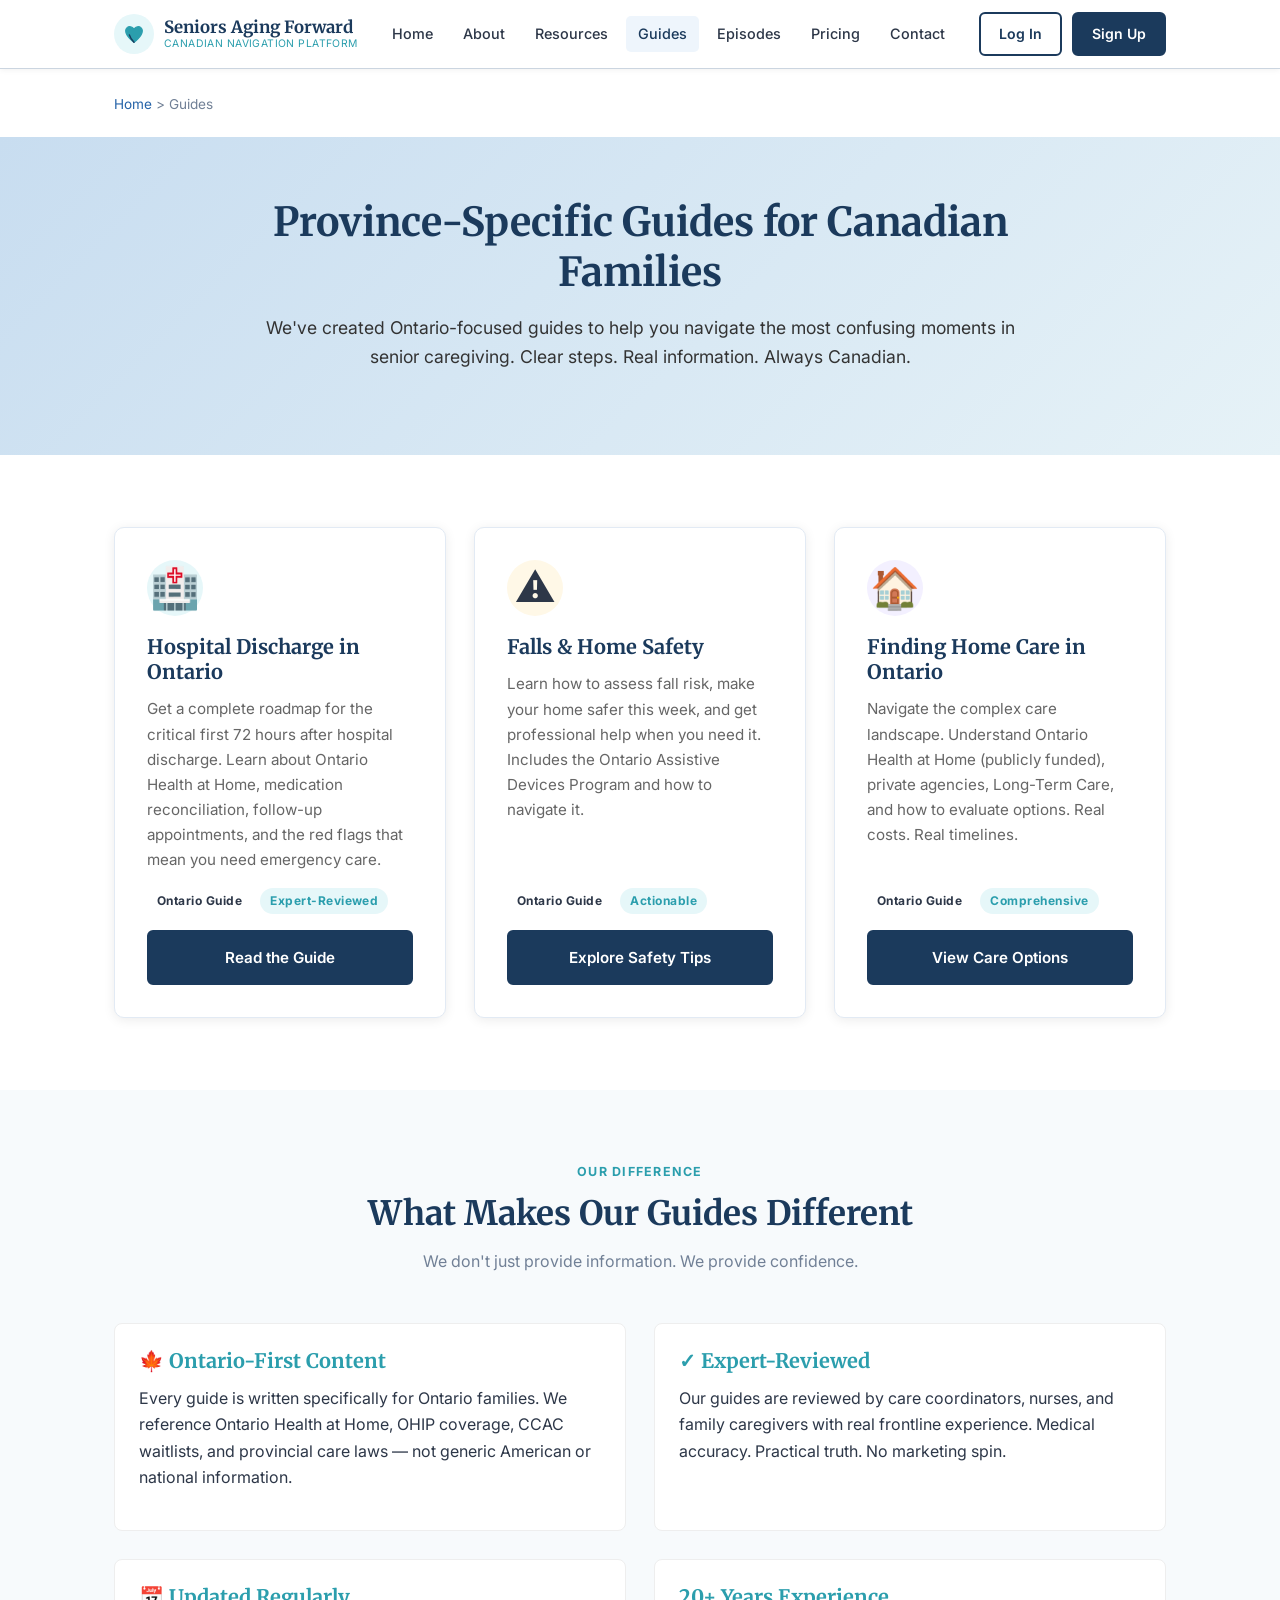
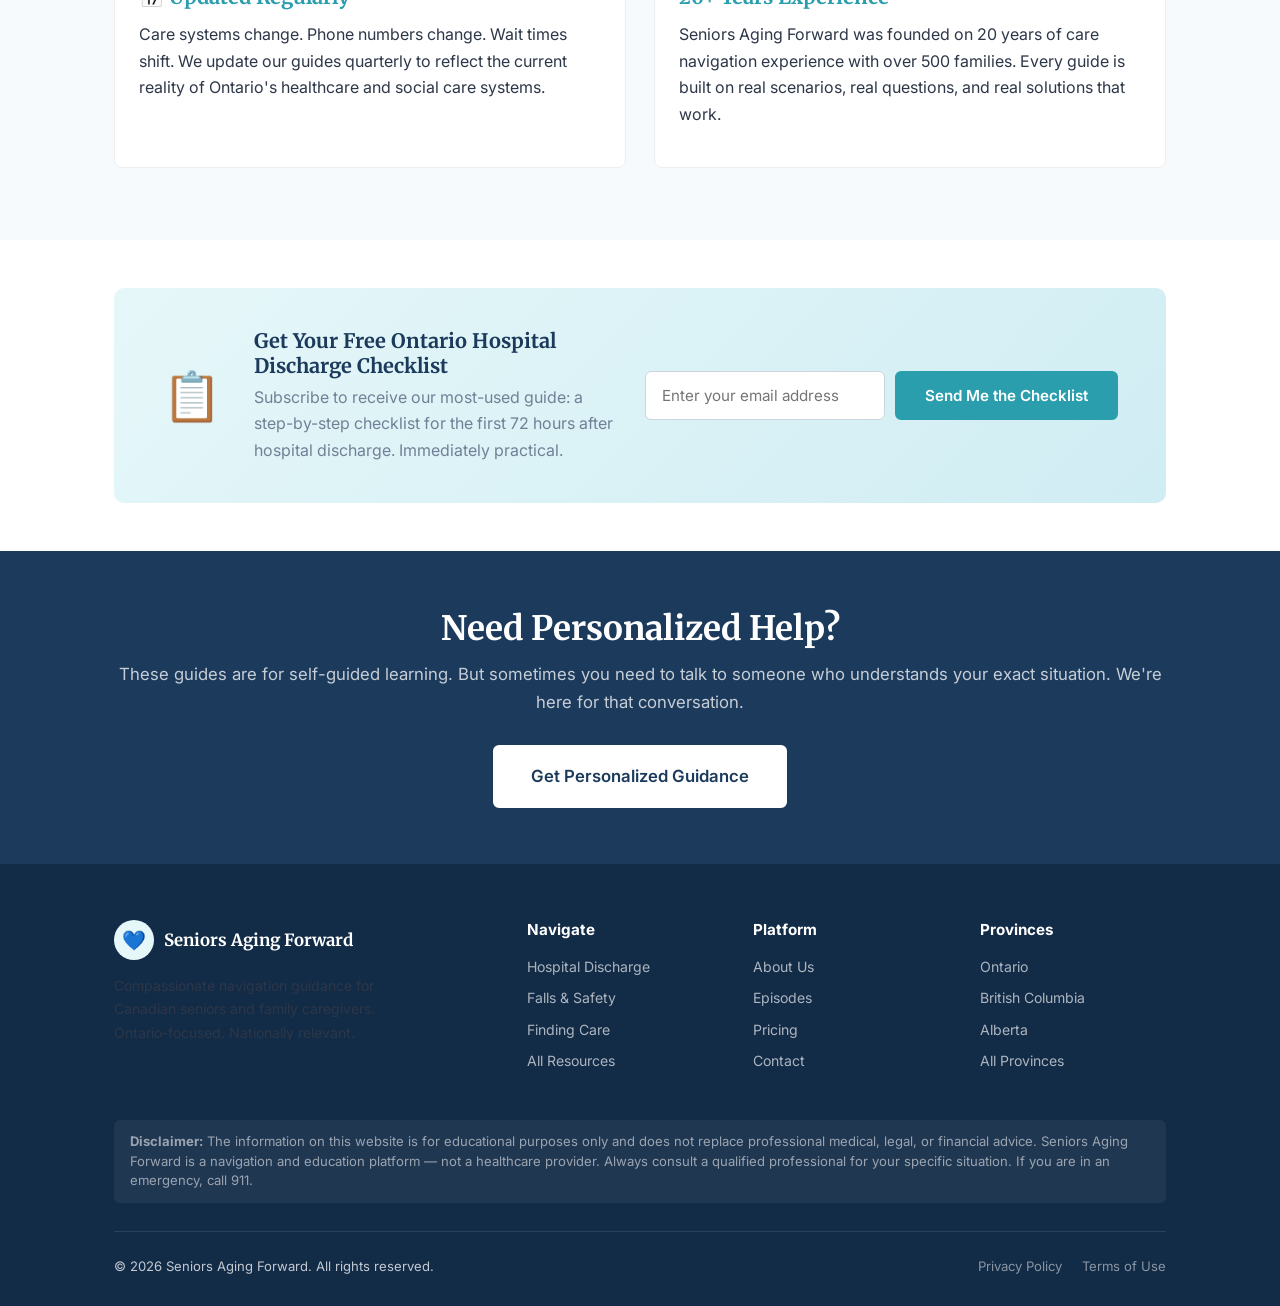
==== guides/index.html @ a87cc31f "Add files via upload" ====
<!DOCTYPE html>
<html lang="en">
<head>
  <meta charset="UTF-8" />
  <meta name="viewport" content="width=device-width, initial-scale=1.0" />
  <title>Guides — Seniors Aging Forward</title>
  <meta name="description" content="Ontario-specific guides for seniors and family caregivers. Expert-reviewed navigation resources for hospital discharge, falls prevention, and finding care." />
  <link rel="stylesheet" href="../styles.css" />
</head>
<body>

<!-- ── NAV ──────────────────────────────────────────────────── -->
<nav class="site-nav">
  <div class="container nav-inner">
    <a href="../index.html" class="nav-logo">
      <div class="logo-icon">
        <svg viewBox="0 0 24 24" fill="none" xmlns="http://www.w3.org/2000/svg">
          <path d="M12 21C12 21 3 14.5 3 8.5C3 6 5 4 7.5 4C9 4 10.5 4.8 12 6.5C13.5 4.8 15 4 16.5 4C19 4 21 6 21 8.5C21 14.5 12 21 12 21Z" fill="#2B9EAD" stroke="#2B9EAD" stroke-width="1.5"/>
          <path d="M12 21 Q8 17 7 13" stroke="#1B3A5C" stroke-width="1.5" stroke-linecap="round" fill="none"/>
        </svg>
      </div>
      <span>Seniors Aging Forward<span class="tagline">Canadian Navigation Platform</span></span>
    </a>
    <div class="nav-links">
      <a href="../index.html">Home</a>
      <a href="../about.html">About</a>
      <a href="../resources.html">Resources</a>
      <a href="../guides.html" class="active">Guides</a>
      <a href="../episodes.html">Episodes</a>
      <a href="../pricing.html">Pricing</a>
      <a href="../contact.html">Contact</a>
    </div>
    <div class="nav-actions">
      <a href="../contact.html" class="btn btn-outline">Log In</a>
      <a href="../pricing.html" class="btn btn-primary">Sign Up</a>
    </div>
  </div>
</nav>

<!-- ── BREADCRUMB ────────────────────────────────────────────── -->
<div class="container" style="padding-top:24px;padding-bottom:12px;">
  <div class="breadcrumb">
    <a href="../index.html">Home</a> &gt; Guides
  </div>
</div>

<!-- ── HERO ──────────────────────────────────────────────────── -->
<section class="section" style="background:linear-gradient(135deg,#c8ddf0,#e6f2f7);padding:60px 0;">
  <div class="container">
    <div style="text-align:center;max-width:750px;margin:0 auto;">
      <h1 style="font-size:2.5rem;color:#1B3A5C;margin-bottom:16px;">Province-Specific Guides for Canadian Families</h1>
      <p style="font-size:1.1rem;color:#333;margin-bottom:24px;">We've created Ontario-focused guides to help you navigate the most confusing moments in senior caregiving. Clear steps. Real information. Always Canadian.</p>
    </div>
  </div>
</section>

<!-- ── GUIDE CARDS ────────────────────────────────────────────── -->
<section class="section" style="background:#fff;">
  <div class="container">
    <div class="grid-3">
      <!-- Card 1: Hospital Discharge -->
      <div class="card" style="display:flex;flex-direction:column;">
        <div class="card-icon" style="font-size:2.5rem;line-height:1;">🏥</div>
        <h3 style="margin-bottom:12px;">Hospital Discharge in Ontario</h3>
        <p style="flex-grow:1;margin-bottom:16px;color:#666;">Get a complete roadmap for the critical first 72 hours after hospital discharge. Learn about Ontario Health at Home, medication reconciliation, follow-up appointments, and the red flags that mean you need emergency care.</p>
        <div style="display:flex;gap:8px;flex-wrap:wrap;margin-bottom:16px;">
          <span class="badge">Ontario Guide</span>
          <span class="badge badge-teal">Expert-Reviewed</span>
        </div>
        <a href="hospital-discharge.html" class="btn btn-primary">Read the Guide</a>
      </div>

      <!-- Card 2: Falls & Safety -->
      <div class="card" style="display:flex;flex-direction:column;">
        <div class="card-icon" style="background:#FFF8E7;font-size:2.5rem;line-height:1;">⚠️</div>
        <h3 style="margin-bottom:12px;">Falls &amp; Home Safety</h3>
        <p style="flex-grow:1;margin-bottom:16px;color:#666;">Learn how to assess fall risk, make your home safer this week, and get professional help when you need it. Includes the Ontario Assistive Devices Program and how to navigate it.</p>
        <div style="display:flex;gap:8px;flex-wrap:wrap;margin-bottom:16px;">
          <span class="badge">Ontario Guide</span>
          <span class="badge badge-teal">Actionable</span>
        </div>
        <a href="falls-safety.html" class="btn btn-primary">Explore Safety Tips</a>
      </div>

      <!-- Card 3: Finding Care -->
      <div class="card" style="display:flex;flex-direction:column;">
        <div class="card-icon" style="background:var(--purple-light);font-size:2.5rem;line-height:1;">🏠</div>
        <h3 style="margin-bottom:12px;">Finding Home Care in Ontario</h3>
        <p style="flex-grow:1;margin-bottom:16px;color:#666;">Navigate the complex care landscape. Understand Ontario Health at Home (publicly funded), private agencies, Long-Term Care, and how to evaluate options. Real costs. Real timelines.</p>
        <div style="display:flex;gap:8px;flex-wrap:wrap;margin-bottom:16px;">
          <span class="badge">Ontario Guide</span>
          <span class="badge badge-teal">Comprehensive</span>
        </div>
        <a href="finding-care.html" class="btn btn-primary">View Care Options</a>
      </div>
    </div>
  </div>
</section>

<!-- ── WHY OUR GUIDES ARE DIFFERENT ──────────────────────────── -->
<section class="section" style="background:var(--bg-grey);">
  <div class="container">
    <div class="section-header">
      <span class="label">Our Difference</span>
      <h2>What Makes Our Guides Different</h2>
      <p>We don't just provide information. We provide confidence.</p>
    </div>
    <div class="grid-2">
      <div style="padding:24px;background:#fff;border-radius:8px;border:1px solid #eee;">
        <h3 style="color:#2B9EAD;margin-bottom:12px;">🍁 Ontario-First Content</h3>
        <p>Every guide is written specifically for Ontario families. We reference Ontario Health at Home, OHIP coverage, CCAC waitlists, and provincial care laws — not generic American or national information.</p>
      </div>
      <div style="padding:24px;background:#fff;border-radius:8px;border:1px solid #eee;">
        <h3 style="color:#2B9EAD;margin-bottom:12px;">✓ Expert-Reviewed</h3>
        <p>Our guides are reviewed by care coordinators, nurses, and family caregivers with real frontline experience. Medical accuracy. Practical truth. No marketing spin.</p>
      </div>
      <div style="padding:24px;background:#fff;border-radius:8px;border:1px solid #eee;">
        <h3 style="color:#2B9EAD;margin-bottom:12px;">📅 Updated Regularly</h3>
        <p>Care systems change. Phone numbers change. Wait times shift. We update our guides quarterly to reflect the current reality of Ontario's healthcare and social care systems.</p>
      </div>
      <div style="padding:24px;background:#fff;border-radius:8px;border:1px solid #eee;">
        <h3 style="color:#2B9EAD;margin-bottom:12px;">20+ Years Experience</h3>
        <p>Seniors Aging Forward was founded on 20 years of care navigation experience with over 500 families. Every guide is built on real scenarios, real questions, and real solutions that work.</p>
      </div>
    </div>
  </div>
</section>

<!-- ── CHECKLIST CAPTURE ─────────────────────────────────────── -->
<section class="section-sm" style="background:#fff;">
  <div class="container">
    <div class="checklist-capture">
      <div class="checklist-icon">📋</div>
      <div class="checklist-text">
        <h3>Get Your Free Ontario Hospital Discharge Checklist</h3>
        <p>Subscribe to receive our most-used guide: a step-by-step checklist for the first 72 hours after hospital discharge. Immediately practical.</p>
      </div>
      <form class="checklist-form" onsubmit="event.preventDefault(); this.innerHTML='<p style=\'color:var(--teal);font-weight:600;\'>✓ Checklist sent! Check your inbox.</p>'">
        <input type="email" placeholder="Enter your email address" required />
        <button type="submit" class="btn btn-teal">Send Me the Checklist</button>
      </form>
    </div>
  </div>
</section>

<!-- ── CTA BANNER ────────────────────────────────────────────── -->
<div class="cta-banner">
  <div class="container">
    <h2>Need Personalized Help?</h2>
    <p>These guides are for self-guided learning. But sometimes you need to talk to someone who understands your exact situation. We're here for that conversation.</p>
    <a href="../contact.html" class="btn btn-white btn-lg">Get Personalized Guidance</a>
  </div>
</div>

<!-- ── FOOTER ────────────────────────────────────────────────── -->
<footer class="site-footer">
  <div class="container">
    <div class="footer-grid">
      <div class="footer-brand">
        <a href="../index.html" class="nav-logo" style="color:#fff;">
          <div class="logo-icon"><span style="font-size:1.2rem;">💙</span></div>
          <span>Seniors Aging Forward</span>
        </a>
        <p>Compassionate navigation guidance for Canadian seniors and family caregivers. Ontario-focused. Nationally relevant.</p>
      </div>
      <div class="footer-col">
        <h4>Navigate</h4>
        <a href="hospital-discharge.html">Hospital Discharge</a>
        <a href="falls-safety.html">Falls &amp; Safety</a>
        <a href="finding-care.html">Finding Care</a>
        <a href="../resources.html">All Resources</a>
      </div>
      <div class="footer-col">
        <h4>Platform</h4>
        <a href="../about.html">About Us</a>
        <a href="../episodes.html">Episodes</a>
        <a href="../pricing.html">Pricing</a>
        <a href="../contact.html">Contact</a>
      </div>
      <div class="footer-col">
        <h4>Provinces</h4>
        <a href="#">Ontario</a>
        <a href="#">British Columbia</a>
        <a href="#">Alberta</a>
        <a href="#">All Provinces</a>
      </div>
    </div>
    <div class="disclaimer">
      <strong>Disclaimer:</strong> The information on this website is for educational purposes only and does not replace professional medical, legal, or financial advice. Seniors Aging Forward is a navigation and education platform — not a healthcare provider. Always consult a qualified professional for your specific situation. If you are in an emergency, call 911.
    </div>
    <div class="footer-bottom">
      <span>&copy; 2026 Seniors Aging Forward. All rights reserved.</span>
      <span>
        <a href="#" style="color:rgba(255,255,255,.5);margin-right:16px;">Privacy Policy</a>
        <a href="#" style="color:rgba(255,255,255,.5);">Terms of Use</a>
      </span>
    </div>
  </div>
</footer>

</body>
</html>
---- styles.css ----
/* ============================================================
   Seniors Aging Forward — Main Stylesheet
   ============================================================ */

@import url('https://fonts.googleapis.com/css2?family=Inter:wght@400;500;600;700&family=Merriweather:wght@700&display=swap');

:root {
  --navy:       #1B3A5C;
  --navy-dark:  #122B47;
  --blue:       #2563A8;
  --blue-light: #3B82C4;
  --teal:       #2B9EAD;
  --teal-light: #E6F7F9;
  --purple:     #6B46C1;
  --purple-dark:#553C9A;
  --purple-light:#F3F0FF;
  --bg-light:   #EEF5FC;
  --bg-grey:    #F7FAFC;
  --white:      #FFFFFF;
  --text:       #2D3748;
  --text-muted: #718096;
  --border:     #CBD5E0;
  --success:    #38A169;
  --amber:      #D97706;
  --radius:     10px;
  --shadow:     0 2px 12px rgba(0,0,0,.08);
  --shadow-lg:  0 8px 32px rgba(0,0,0,.12);
}

*, *::before, *::after { box-sizing: border-box; margin: 0; padding: 0; }

html { scroll-behavior: smooth; }

body {
  font-family: 'Inter', system-ui, sans-serif;
  color: var(--text);
  line-height: 1.65;
  font-size: 16px;
  background: var(--white);
}

/* ── Typography ─────────────────────────────────────────── */
h1,h2,h3,h4 {
  font-family: 'Merriweather', Georgia, serif;
  color: var(--navy);
  line-height: 1.25;
}
h1 { font-size: clamp(2rem, 4vw, 3rem); }
h2 { font-size: clamp(1.5rem, 3vw, 2.1rem); }
h3 { font-size: 1.25rem; }
h4 { font-size: 1.05rem; }
p  { margin-bottom: 1rem; color: var(--text); }
a  { color: var(--blue); text-decoration: none; }
a:hover { text-decoration: underline; }

/* ── Layout ─────────────────────────────────────────────── */
.container { max-width: 1100px; margin: 0 auto; padding: 0 24px; }
.section    { padding: 72px 0; }
.section-sm { padding: 48px 0; }

/* ── Buttons ─────────────────────────────────────────────── */
.btn {
  display: inline-block;
  padding: 13px 28px;
  border-radius: 6px;
  font-size: .95rem;
  font-weight: 600;
  font-family: 'Inter', sans-serif;
  cursor: pointer;
  transition: all .2s ease;
  border: 2px solid transparent;
  text-align: center;
  text-decoration: none;
}
.btn-primary   { background: var(--navy); color: var(--white); border-color: var(--navy); }
.btn-primary:hover { background: var(--navy-dark); border-color: var(--navy-dark); text-decoration:none; }
.btn-teal      { background: var(--teal); color: var(--white); border-color: var(--teal); }
.btn-teal:hover { background: #22818E; border-color: #22818E; text-decoration:none; }
.btn-outline   { background: transparent; color: var(--navy); border-color: var(--navy); }
.btn-outline:hover { background: var(--navy); color: var(--white); text-decoration:none; }
.btn-purple    { background: var(--purple); color: var(--white); border-color: var(--purple); }
.btn-purple:hover { background: var(--purple-dark); text-decoration:none; }
.btn-white     { background: var(--white); color: var(--navy); border-color: var(--white); }
.btn-white:hover { background: var(--bg-light); text-decoration:none; }
.btn-lg        { padding: 16px 36px; font-size: 1.05rem; }
.btn-full      { display: block; width: 100%; }

/* ── Nav ─────────────────────────────────────────────────── */
.site-nav {
  background: var(--white);
  border-bottom: 1px solid var(--border);
  position: sticky; top: 0; z-index: 100;
  box-shadow: 0 1px 6px rgba(0,0,0,.06);
}
.nav-inner {
  display: flex; align-items: center; justify-content: space-between;
  height: 68px;
}
.nav-logo {
  display: flex; align-items: center; gap: 10px;
  font-family: 'Merriweather', Georgia, serif;
  font-size: 1.05rem; font-weight: 700;
  color: var(--navy); text-decoration: none;
}
.nav-logo:hover { text-decoration: none; }
.logo-icon {
  width: 40px; height: 40px;
  background: var(--teal-light);
  border-radius: 50%;
  display: flex; align-items: center; justify-content: center;
}
.logo-icon svg { width: 22px; height: 22px; }
.nav-logo span { line-height: 1.15; }
.nav-logo .tagline { display: block; font-size: .65rem; font-weight: 400; color: var(--teal); font-family:'Inter',sans-serif; letter-spacing:.04em; text-transform:uppercase; }
.nav-links { display: flex; align-items: center; gap: 6px; }
.nav-links a {
  padding: 6px 12px; border-radius: 5px;
  font-size: .9rem; font-weight: 500; color: var(--text);
  text-decoration: none; transition: all .15s;
}
.nav-links a:hover, .nav-links a.active { color: var(--navy); background: var(--bg-light); }
.nav-actions { display: flex; align-items: center; gap: 10px; }
.nav-actions .btn { padding: 8px 18px; font-size: .88rem; }

/* ── Hero ─────────────────────────────────────────────────── */
.hero {
  background: linear-gradient(135deg, var(--bg-light) 0%, #ddeaf7 100%);
  padding: 72px 0;
  overflow: hidden;
}
.hero-grid {
  display: grid; grid-template-columns: 1fr 1fr; gap: 48px; align-items: center;
}
.hero-text h1 { margin-bottom: 18px; }
.hero-text p { font-size: 1.1rem; color: var(--text-muted); margin-bottom: 28px; }
.hero-actions { display: flex; gap: 14px; flex-wrap: wrap; align-items: center; }
.hero-image { border-radius: var(--radius); overflow: hidden; }
.hero-image img { width: 100%; height: 400px; object-fit: cover; border-radius: var(--radius); }
.hero-placeholder {
  width: 100%; height: 400px; border-radius: var(--radius);
  background: linear-gradient(135deg, #c8ddf0 0%, #a8c9e8 100%);
  display: flex; align-items: center; justify-content: center;
  font-size: 5rem;
}

/* ── Cards ─────────────────────────────────────────────────── */
.card {
  background: var(--white);
  border-radius: var(--radius);
  padding: 32px;
  box-shadow: var(--shadow);
  border: 1px solid #E2EAF4;
  transition: transform .2s ease, box-shadow .2s ease;
}
.card:hover { transform: translateY(-3px); box-shadow: var(--shadow-lg); }
.card-icon {
  width: 56px; height: 56px; border-radius: 50%;
  background: var(--teal-light);
  display: flex; align-items: center; justify-content: center;
  margin-bottom: 18px; font-size: 1.6rem;
}
.card h3 { margin-bottom: 10px; }
.card p { color: var(--text-muted); font-size: .95rem; margin-bottom: 18px; }

/* ── Grid layouts ─────────────────────────────────────────── */
.grid-3 { display: grid; grid-template-columns: repeat(3,1fr); gap: 28px; }
.grid-2 { display: grid; grid-template-columns: repeat(2,1fr); gap: 28px; }
.grid-4 { display: grid; grid-template-columns: repeat(4,1fr); gap: 24px; }

/* ── Section headings ─────────────────────────────────────── */
.section-header { text-align: center; margin-bottom: 48px; }
.section-header .label {
  font-size: .78rem; font-weight: 700; letter-spacing: .1em;
  text-transform: uppercase; color: var(--teal);
  display: block; margin-bottom: 10px;
}
.section-header h2 { margin-bottom: 14px; }
.section-header p  { color: var(--text-muted); max-width: 560px; margin: 0 auto; }

/* ── Trust bar ─────────────────────────────────────────────── */
.trust-bar {
  background: var(--navy);
  padding: 28px 0;
}
.trust-bar .grid-3 { align-items: center; }
.trust-item { display: flex; align-items: center; gap: 16px; color: var(--white); }
.trust-item-icon {
  width: 48px; height: 48px; border-radius: 50%;
  background: rgba(255,255,255,.12);
  display: flex; align-items: center; justify-content: center;
  font-size: 1.3rem; flex-shrink: 0;
}
.trust-item h4 { color: var(--white); margin-bottom: 3px; font-size: 1rem; }
.trust-item p  { color: rgba(255,255,255,.7); font-size: .85rem; margin: 0; }

/* ── Checklist capture ─────────────────────────────────────── */
.checklist-capture {
  background: linear-gradient(135deg, var(--teal-light) 0%, #d0edf3 100%);
  border-radius: var(--radius);
  padding: 40px 48px;
  display: flex; align-items: center; gap: 32px;
}
.checklist-icon { font-size: 3rem; flex-shrink: 0; }
.checklist-text h3 { margin-bottom: 6px; }
.checklist-text p  { color: var(--text-muted); margin: 0; }
.checklist-form { display: flex; gap: 10px; flex-shrink: 0; }
.checklist-form input[type="email"] {
  padding: 12px 16px; border-radius: 6px;
  border: 1px solid var(--border);
  font-size: .95rem; width: 240px;
  font-family: 'Inter', sans-serif;
}
.checklist-form input:focus { outline: 2px solid var(--teal); border-color: transparent; }

/* ── Episodes ─────────────────────────────────────────────── */
.episode-card {
  background: var(--white); border-radius: var(--radius);
  overflow: hidden; box-shadow: var(--shadow);
  border: 1px solid #E2EAF4;
  transition: transform .2s ease, box-shadow .2s ease;
}
.episode-card:hover { transform: translateY(-3px); box-shadow: var(--shadow-lg); }
.episode-thumb {
  position: relative; background: var(--bg-light); height: 180px;
  display: flex; align-items: center; justify-content: center;
  font-size: 3rem;
}
.episode-thumb-bg { width: 100%; height: 100%; object-fit: cover; }
.play-btn {
  position: absolute; width: 48px; height: 48px; border-radius: 50%;
  background: rgba(255,255,255,.9); display: flex; align-items: center;
  justify-content: center; font-size: 1.2rem; box-shadow: var(--shadow);
}
.episode-body { padding: 20px; }
.episode-body h4 { margin-bottom: 6px; }
.episode-meta { font-size: .82rem; color: var(--text-muted); }

/* ── CTA banner ─────────────────────────────────────────────── */
.cta-banner {
  background: var(--navy);
  padding: 56px 0; text-align: center;
}
.cta-banner h2 { color: var(--white); margin-bottom: 12px; }
.cta-banner p  { color: rgba(255,255,255,.75); margin-bottom: 28px; font-size: 1.05rem; }
.cta-banner .btn { margin: 0 8px; }

/* ── Pricing ─────────────────────────────────────────────────── */
.pricing-hero {
  background: linear-gradient(135deg, var(--bg-light) 0%, #d4e8f5 100%);
  padding: 56px 0; text-align: center;
}
.pricing-hero h1 { margin-bottom: 12px; }
.pricing-hero p   { color: var(--text-muted); font-size: 1.05rem; }
.pricing-grid {
  display: grid; grid-template-columns: repeat(3,1fr); gap: 24px; align-items: start;
}
.pricing-card {
  background: var(--white); border-radius: var(--radius);
  padding: 36px 32px; box-shadow: var(--shadow);
  border: 2px solid var(--border); position: relative;
}
.pricing-card.featured {
  border-color: var(--blue);
  transform: translateY(-8px);
  box-shadow: var(--shadow-lg);
}
.pricing-card.pro { border-color: var(--purple); }
.pricing-badge {
  position: absolute; top: -16px; left: 50%; transform: translateX(-50%);
  background: var(--blue); color: var(--white);
  padding: 5px 18px; border-radius: 20px; font-size: .8rem; font-weight: 700;
  white-space: nowrap;
}
.pricing-icon {
  width: 64px; height: 64px; border-radius: 50%;
  background: var(--teal-light); margin: 0 auto 20px;
  display: flex; align-items: center; justify-content: center; font-size: 1.8rem;
}
.pricing-card.featured .pricing-icon { background: #DBEAFE; }
.pricing-card.pro .pricing-icon      { background: var(--purple-light); }
.pricing-card h3 { text-align: center; margin-bottom: 6px; }
.pricing-price {
  text-align: center; margin-bottom: 6px;
}
.pricing-price .amount {
  font-size: 2.8rem; font-weight: 700;
  color: var(--navy); font-family: 'Inter',sans-serif;
}
.pricing-price .period { font-size: .95rem; color: var(--text-muted); }
.pricing-price .free   { font-size: 1.6rem; font-weight: 700; color: var(--teal); }
.pricing-divider { border: none; border-top: 1px solid var(--border); margin: 20px 0; }
.pricing-features { list-style: none; margin-bottom: 28px; }
.pricing-features li {
  display: flex; align-items: flex-start; gap: 10px;
  padding: 7px 0; font-size: .95rem; color: var(--text);
}
.pricing-features li .check { color: var(--success); font-size: 1rem; flex-shrink: 0; margin-top: 1px; }
.pricing-annual { text-align: center; font-size: .82rem; color: var(--text-muted); margin-top: 10px; }
.pricing-annual a { color: var(--blue); }

/* ── Guide page ─────────────────────────────────────────────── */
.guide-hero {
  background: linear-gradient(135deg, var(--bg-light) 0%, #d4e8f5 100%);
  padding: 56px 0;
}
.guide-hero-inner { display: grid; grid-template-columns: 1fr 380px; gap: 48px; align-items: center; }
.guide-hero h1 { margin-bottom: 14px; }
.guide-hero p  { color: var(--text-muted); font-size: 1.05rem; margin-bottom: 24px; }
.guide-sidebar-card {
  background: var(--white); border-radius: var(--radius);
  padding: 28px; box-shadow: var(--shadow-lg); border: 1px solid #E2EAF4;
}
.guide-sidebar-card h4 { margin-bottom: 14px; color: var(--navy); }
.guide-sidebar-card .btn { margin-top: 14px; }
.guide-content { max-width: 760px; }
.guide-content h2 { margin: 36px 0 14px; }
.guide-content h3 { margin: 28px 0 10px; }
.guide-content ul, .guide-content ol { margin: 10px 0 18px 24px; }
.guide-content li { margin-bottom: 8px; }
.guide-content .callout {
  background: var(--teal-light); border-left: 4px solid var(--teal);
  padding: 16px 20px; border-radius: 0 6px 6px 0; margin: 20px 0;
}
.guide-content .callout.warning {
  background: #FFF8E7; border-color: var(--amber);
}
.guide-content .callout p { margin: 0; }
.guide-layout { display: grid; grid-template-columns: 1fr 320px; gap: 48px; align-items: start; }
.guide-sticky { position: sticky; top: 90px; }

/* ── About ─────────────────────────────────────────────────── */
.about-grid { display: grid; grid-template-columns: 1fr 1fr; gap: 64px; align-items: center; }
.about-image {
  border-radius: var(--radius); overflow: hidden;
  background: linear-gradient(135deg, #c8ddf0 0%, #a8c9e8 100%);
  height: 420px; display: flex; align-items: center; justify-content: center; font-size: 6rem;
}
.stat-row { display: flex; gap: 32px; margin-top: 28px; }
.stat-item h3 { font-size: 2rem; color: var(--teal); margin-bottom: 4px; }
.stat-item p  { font-size: .88rem; color: var(--text-muted); margin: 0; }

/* ── Form ─────────────────────────────────────────────────── */
.form-group { margin-bottom: 20px; }
.form-group label { display: block; font-weight: 600; margin-bottom: 6px; font-size: .9rem; }
.form-group input,
.form-group textarea,
.form-group select {
  width: 100%; padding: 12px 14px;
  border: 1px solid var(--border); border-radius: 6px;
  font-family: 'Inter', sans-serif; font-size: .95rem;
  background: var(--white); transition: border-color .15s;
}
.form-group input:focus,
.form-group textarea:focus,
.form-group select:focus {
  outline: none; border-color: var(--teal);
  box-shadow: 0 0 0 3px rgba(43,158,173,.15);
}
.form-group textarea { min-height: 120px; resize: vertical; }
.form-card {
  background: var(--white); border-radius: var(--radius);
  padding: 40px; box-shadow: var(--shadow-lg); border: 1px solid #E2EAF4;
}

/* ── Resources ─────────────────────────────────────────────── */
.resource-card {
  display: flex; gap: 18px;
  background: var(--white); border-radius: var(--radius);
  padding: 24px; box-shadow: var(--shadow);
  border: 1px solid #E2EAF4;
  transition: transform .2s, box-shadow .2s;
  text-decoration: none; color: inherit;
}
.resource-card:hover { transform: translateY(-3px); box-shadow: var(--shadow-lg); text-decoration: none; }
.resource-icon { font-size: 2.2rem; flex-shrink: 0; }
.resource-body h4 { margin-bottom: 6px; }
.resource-body p  { color: var(--text-muted); font-size: .9rem; margin: 0; }

/* ── Red flag box ─────────────────────────────────────────── */
.red-flags {
  background: #FEF2F2; border: 1px solid #FECACA;
  border-radius: var(--radius); padding: 24px 28px; margin: 20px 0;
}
.red-flags h4 { color: #B91C1C; margin-bottom: 12px; display: flex; align-items: center; gap: 8px; }
.red-flags ul { margin: 0 0 0 20px; }
.red-flags li { color: #7F1D1D; margin-bottom: 6px; }

/* ── Checklist box ─────────────────────────────────────────── */
.checklist-box {
  background: var(--bg-grey); border: 1px solid var(--border);
  border-radius: var(--radius); padding: 24px 28px; margin: 20px 0;
}
.checklist-box h4 { margin-bottom: 14px; }
.checklist-box ul { list-style: none; margin: 0; }
.checklist-box li {
  display: flex; gap: 10px; align-items: flex-start;
  padding: 6px 0; font-size: .95rem;
}
.checklist-box li::before {
  content: "☐"; font-size: 1.1rem; flex-shrink: 0; color: var(--navy); margin-top: 1px;
}

/* ── Footer ─────────────────────────────────────────────────── */
.site-footer {
  background: var(--navy-dark);
  color: rgba(255,255,255,.75);
  padding: 56px 0 28px;
}
.footer-grid { display: grid; grid-template-columns: 2fr 1fr 1fr 1fr; gap: 40px; margin-bottom: 40px; }
.footer-brand .nav-logo { color: var(--white); margin-bottom: 14px; display: inline-flex; }
.footer-brand p { font-size: .88rem; max-width: 280px; }
.footer-col h4 { color: var(--white); font-size: .95rem; margin-bottom: 16px; font-family: 'Inter', sans-serif; }
.footer-col a { display: block; color: rgba(255,255,255,.65); font-size: .88rem; margin-bottom: 8px; }
.footer-col a:hover { color: var(--white); text-decoration: none; }
.footer-bottom {
  border-top: 1px solid rgba(255,255,255,.1); padding-top: 24px;
  display: flex; justify-content: space-between; align-items: center;
  font-size: .82rem;
}
.disclaimer {
  background: rgba(255,255,255,.06); border-radius: 6px;
  padding: 12px 16px; margin-bottom: 28px; font-size: .82rem;
  color: rgba(255,255,255,.55); line-height: 1.5;
}

/* ── Breadcrumb ─────────────────────────────────────────────── */
.breadcrumb { font-size: .85rem; color: var(--text-muted); margin-bottom: 10px; }
.breadcrumb a { color: var(--blue); }
.breadcrumb span { margin: 0 6px; }

/* ── Badge ─────────────────────────────────────────────────── */
.badge {
  display: inline-block; padding: 3px 10px; border-radius: 20px;
  font-size: .75rem; font-weight: 700; letter-spacing: .04em;
}
.badge-teal   { background: var(--teal-light); color: var(--teal); }
.badge-navy   { background: var(--bg-light); color: var(--navy); }
.badge-amber  { background: #FFF8E7; color: var(--amber); }

/* ── Responsive ─────────────────────────────────────────────── */
@media (max-width: 900px) {
  .hero-grid, .about-grid, .guide-hero-inner, .guide-layout { grid-template-columns: 1fr; }
  .grid-3, .pricing-grid { grid-template-columns: 1fr; }
  .grid-4 { grid-template-columns: repeat(2,1fr); }
  .checklist-capture { flex-direction: column; }
  .checklist-form { flex-direction: column; }
  .checklist-form input { width: 100%; }
  .footer-grid { grid-template-columns: 1fr 1fr; }
  .pricing-card.featured { transform: none; }
  .guide-sticky { position: static; }
  .nav-links { display: none; }
}
@media (max-width: 600px) {
  .grid-2, .grid-4 { grid-template-columns: 1fr; }
  .footer-grid { grid-template-columns: 1fr; }
  .hero-actions { flex-direction: column; }
  .hero-actions .btn { width: 100%; text-align: center; }
  .cta-banner .btn { display: block; margin: 0 0 12px; }
}
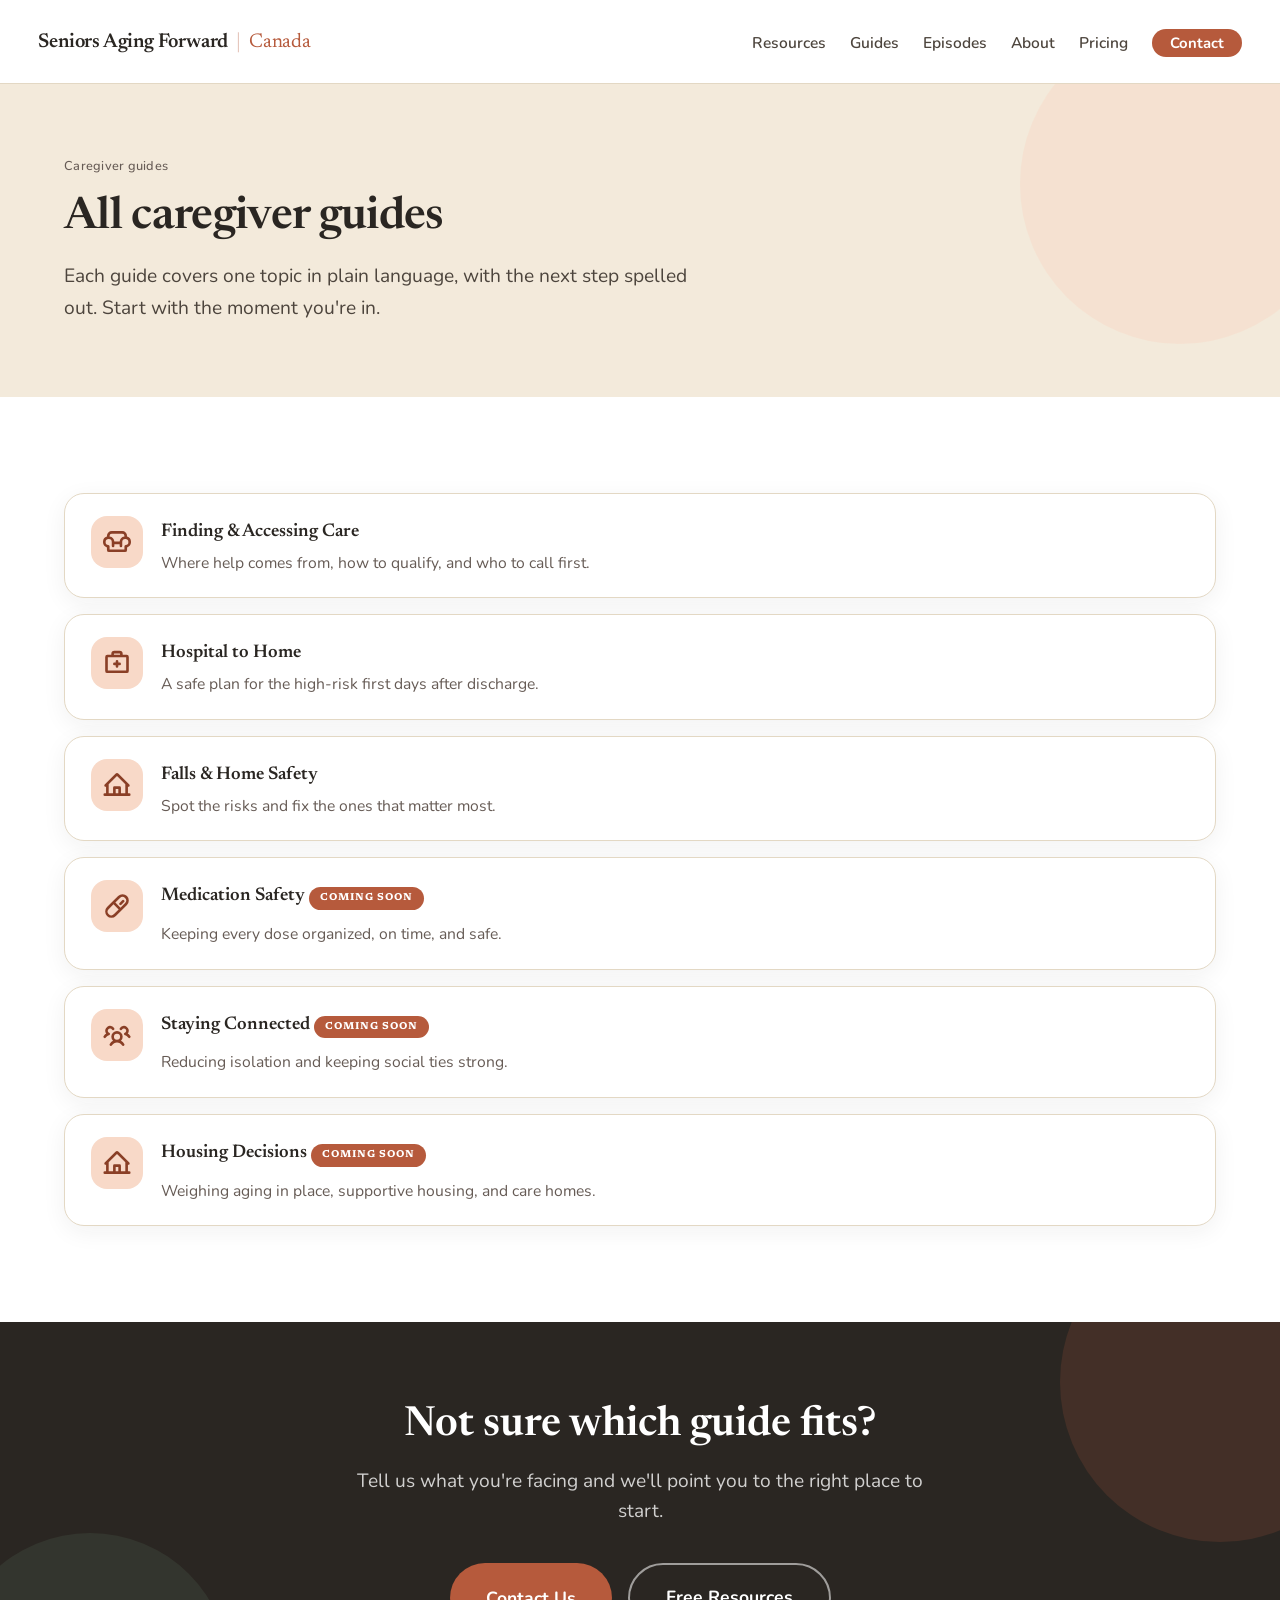
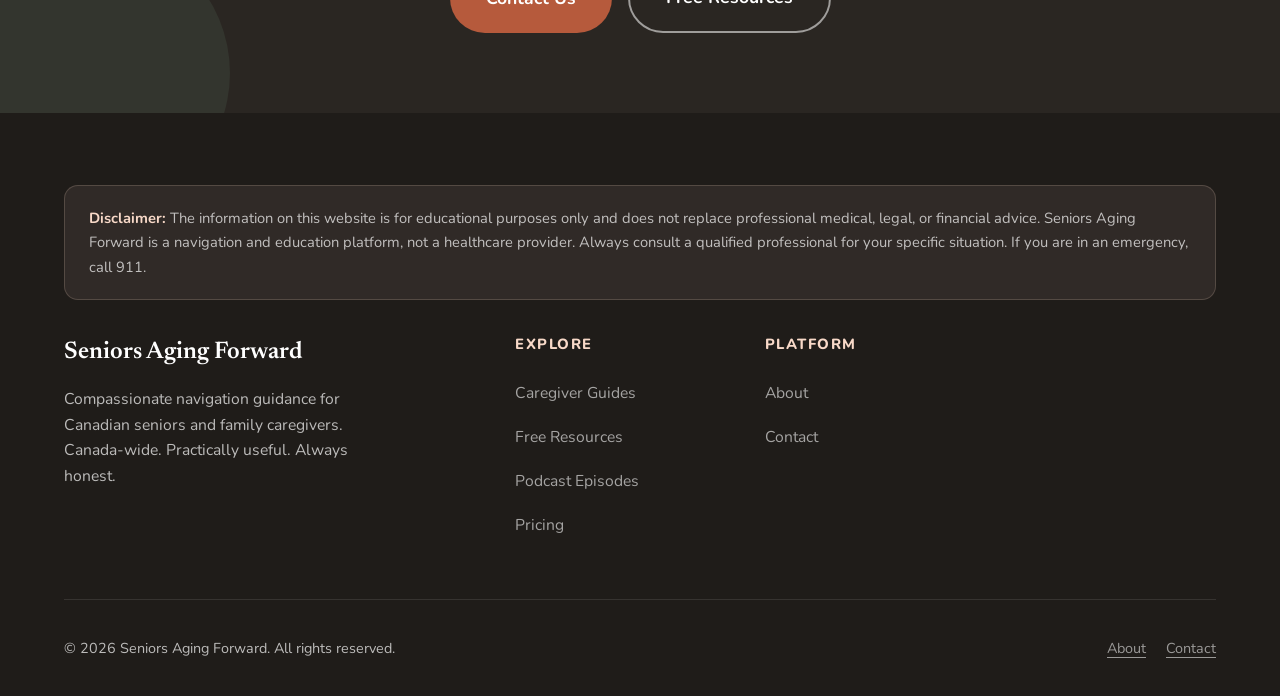
==== commit 98423eab: "Refresh SAF-Sample to the new terracotta design system Rebuild all pages (home, about, contact, reso" ====
--- a/guides/index.html
+++ b/guides/index.html
@@ -1,202 +1,120 @@
 <!DOCTYPE html>
 <html lang="en">
 <head>
-  <meta charset="UTF-8" />
-  <meta name="viewport" content="width=device-width, initial-scale=1.0" />
-  <title>Guides — Seniors Aging Forward</title>
-  <meta name="description" content="Ontario-specific guides for seniors and family caregivers. Expert-reviewed navigation resources for hospital discharge, falls prevention, and finding care." />
-  <link rel="stylesheet" href="../styles.css" />
+<meta charset="UTF-8">
+<meta name="viewport" content="width=device-width, initial-scale=1.0">
+<title>Caregiver Guides — Seniors Aging Forward</title>
+<meta name="description" content="All Seniors Aging Forward caregiver guides in one place — finding care, hospital-to-home, falls and home safety, and more. Plain-language steps for Canadian families.">
+<link rel="preconnect" href="https://fonts.googleapis.com">
+<link rel="preconnect" href="https://fonts.gstatic.com" crossorigin>
+<link rel="stylesheet" href="../styles.css">
+<link rel="icon" href="../favicon.svg" type="image/svg+xml">
 </head>
 <body>
 
-<!-- ── NAV ──────────────────────────────────────────────────── -->
-<nav class="site-nav">
-  <div class="container nav-inner">
-    <a href="../index.html" class="nav-logo">
-      <div class="logo-icon">
-        <svg viewBox="0 0 24 24" fill="none" xmlns="http://www.w3.org/2000/svg">
-          <path d="M12 21C12 21 3 14.5 3 8.5C3 6 5 4 7.5 4C9 4 10.5 4.8 12 6.5C13.5 4.8 15 4 16.5 4C19 4 21 6 21 8.5C21 14.5 12 21 12 21Z" fill="#2B9EAD" stroke="#2B9EAD" stroke-width="1.5"/>
-          <path d="M12 21 Q8 17 7 13" stroke="#1B3A5C" stroke-width="1.5" stroke-linecap="round" fill="none"/>
-        </svg>
-      </div>
-      <span>Seniors Aging Forward<span class="tagline">Canadian Navigation Platform</span></span>
-    </a>
-    <div class="nav-links">
-      <a href="../index.html">Home</a>
-      <a href="../about.html">About</a>
-      <a href="../resources.html">Resources</a>
-      <a href="../guides.html" class="active">Guides</a>
-      <a href="../episodes.html">Episodes</a>
-      <a href="../pricing.html">Pricing</a>
-      <a href="../contact.html">Contact</a>
-    </div>
-    <div class="nav-actions">
-      <a href="../contact.html" class="btn btn-outline">Log In</a>
-      <a href="../pricing.html" class="btn btn-primary">Sign Up</a>
-    </div>
-  </div>
+<!-- NAV -->
+<nav aria-label="Main navigation">
+  <a href="../index.html" class="nav-logo">
+    Seniors Aging Forward
+    <span class="nav-geo">Canada</span>
+  </a>
+  <ul class="nav-links">
+    <li><a href="../resources.html">Resources</a></li>
+    <li><a href="index.html" aria-current="page">Guides</a></li>
+    <li><a href="../episodes.html">Episodes</a></li>
+    <li><a href="../about.html">About</a></li>
+    <li><a href="../pricing.html">Pricing</a></li>
+    <li><a href="../contact.html" class="nav-cta">Contact</a></li>
+  </ul>
 </nav>
 
-<!-- ── BREADCRUMB ────────────────────────────────────────────── -->
-<div class="container" style="padding-top:24px;padding-bottom:12px;">
-  <div class="breadcrumb">
-    <a href="../index.html">Home</a> &gt; Guides
+<!-- PAGE HERO -->
+<div class="page-hero">
+  <div class="page-hero-inner">
+    <div class="section-label">Caregiver guides</div>
+    <h1>All caregiver guides</h1>
+    <p>Each guide covers one topic in plain language, with the next step spelled out. Start with the moment you're in.</p>
   </div>
 </div>
 
-<!-- ── HERO ──────────────────────────────────────────────────── -->
-<section class="section" style="background:linear-gradient(135deg,#c8ddf0,#e6f2f7);padding:60px 0;">
-  <div class="container">
-    <div style="text-align:center;max-width:750px;margin:0 auto;">
-      <h1 style="font-size:2.5rem;color:#1B3A5C;margin-bottom:16px;">Province-Specific Guides for Canadian Families</h1>
-      <p style="font-size:1.1rem;color:#333;margin-bottom:24px;">We've created Ontario-focused guides to help you navigate the most confusing moments in senior caregiving. Clear steps. Real information. Always Canadian.</p>
+<!-- GUIDES GRID -->
+<section style="background: var(--white);">
+  <div class="section-inner">
+    <div class="hero-cards" style="grid-template-columns:repeat(3,1fr);">
+      <a class="hero-card" href="finding-care.html">
+        <div class="hero-card-icon"><svg class="ph" width="28" height="28" aria-hidden="true" focusable="false"><use href="#ph-armchair"></use></svg></div>
+        <div><h3>Finding &amp; Accessing Care</h3><p>Where help comes from, how to qualify, and who to call first.</p></div>
+      </a>
+      <a class="hero-card" href="hospital-discharge.html">
+        <div class="hero-card-icon"><svg class="ph" width="28" height="28" aria-hidden="true" focusable="false"><use href="#ph-first-aid-kit"></use></svg></div>
+        <div><h3>Hospital to Home</h3><p>A safe plan for the high-risk first days after discharge.</p></div>
+      </a>
+      <a class="hero-card" href="falls-safety.html">
+        <div class="hero-card-icon"><svg class="ph" width="28" height="28" aria-hidden="true" focusable="false"><use href="#ph-house-line"></use></svg></div>
+        <div><h3>Falls &amp; Home Safety</h3><p>Spot the risks and fix the ones that matter most.</p></div>
+      </a>
+      <a class="hero-card" href="#">
+        <div class="hero-card-icon"><svg class="ph" width="28" height="28" aria-hidden="true" focusable="false"><use href="#ph-pill"></use></svg></div>
+        <div><h3>Medication Safety <span class="hero-card-badge">Coming soon</span></h3><p>Keeping every dose organized, on time, and safe.</p></div>
+      </a>
+      <a class="hero-card" href="#">
+        <div class="hero-card-icon"><svg class="ph" width="28" height="28" aria-hidden="true" focusable="false"><use href="#ph-users-three"></use></svg></div>
+        <div><h3>Staying Connected <span class="hero-card-badge">Coming soon</span></h3><p>Reducing isolation and keeping social ties strong.</p></div>
+      </a>
+      <a class="hero-card" href="#">
+        <div class="hero-card-icon"><svg class="ph" width="28" height="28" aria-hidden="true" focusable="false"><use href="#ph-house-line"></use></svg></div>
+        <div><h3>Housing Decisions <span class="hero-card-badge">Coming soon</span></h3><p>Weighing aging in place, supportive housing, and care homes.</p></div>
+      </a>
     </div>
   </div>
 </section>
 
-<!-- ── GUIDE CARDS ────────────────────────────────────────────── -->
-<section class="section" style="background:#fff;">
-  <div class="container">
-    <div class="grid-3">
-      <!-- Card 1: Hospital Discharge -->
-      <div class="card" style="display:flex;flex-direction:column;">
-        <div class="card-icon" style="font-size:2.5rem;line-height:1;">🏥</div>
-        <h3 style="margin-bottom:12px;">Hospital Discharge in Ontario</h3>
-        <p style="flex-grow:1;margin-bottom:16px;color:#666;">Get a complete roadmap for the critical first 72 hours after hospital discharge. Learn about Ontario Health at Home, medication reconciliation, follow-up appointments, and the red flags that mean you need emergency care.</p>
-        <div style="display:flex;gap:8px;flex-wrap:wrap;margin-bottom:16px;">
-          <span class="badge">Ontario Guide</span>
-          <span class="badge badge-teal">Expert-Reviewed</span>
-        </div>
-        <a href="hospital-discharge.html" class="btn btn-primary">Read the Guide</a>
-      </div>
-
-      <!-- Card 2: Falls & Safety -->
-      <div class="card" style="display:flex;flex-direction:column;">
-        <div class="card-icon" style="background:#FFF8E7;font-size:2.5rem;line-height:1;">⚠️</div>
-        <h3 style="margin-bottom:12px;">Falls &amp; Home Safety</h3>
-        <p style="flex-grow:1;margin-bottom:16px;color:#666;">Learn how to assess fall risk, make your home safer this week, and get professional help when you need it. Includes the Ontario Assistive Devices Program and how to navigate it.</p>
-        <div style="display:flex;gap:8px;flex-wrap:wrap;margin-bottom:16px;">
-          <span class="badge">Ontario Guide</span>
-          <span class="badge badge-teal">Actionable</span>
-        </div>
-        <a href="falls-safety.html" class="btn btn-primary">Explore Safety Tips</a>
-      </div>
-
-      <!-- Card 3: Finding Care -->
-      <div class="card" style="display:flex;flex-direction:column;">
-        <div class="card-icon" style="background:var(--purple-light);font-size:2.5rem;line-height:1;">🏠</div>
-        <h3 style="margin-bottom:12px;">Finding Home Care in Ontario</h3>
-        <p style="flex-grow:1;margin-bottom:16px;color:#666;">Navigate the complex care landscape. Understand Ontario Health at Home (publicly funded), private agencies, Long-Term Care, and how to evaluate options. Real costs. Real timelines.</p>
-        <div style="display:flex;gap:8px;flex-wrap:wrap;margin-bottom:16px;">
-          <span class="badge">Ontario Guide</span>
-          <span class="badge badge-teal">Comprehensive</span>
-        </div>
-        <a href="finding-care.html" class="btn btn-primary">View Care Options</a>
-      </div>
-    </div>
-  </div>
-</section>
-
-<!-- ── WHY OUR GUIDES ARE DIFFERENT ──────────────────────────── -->
-<section class="section" style="background:var(--bg-grey);">
-  <div class="container">
-    <div class="section-header">
-      <span class="label">Our Difference</span>
-      <h2>What Makes Our Guides Different</h2>
-      <p>We don't just provide information. We provide confidence.</p>
-    </div>
-    <div class="grid-2">
-      <div style="padding:24px;background:#fff;border-radius:8px;border:1px solid #eee;">
-        <h3 style="color:#2B9EAD;margin-bottom:12px;">🍁 Ontario-First Content</h3>
-        <p>Every guide is written specifically for Ontario families. We reference Ontario Health at Home, OHIP coverage, CCAC waitlists, and provincial care laws — not generic American or national information.</p>
-      </div>
-      <div style="padding:24px;background:#fff;border-radius:8px;border:1px solid #eee;">
-        <h3 style="color:#2B9EAD;margin-bottom:12px;">✓ Expert-Reviewed</h3>
-        <p>Our guides are reviewed by care coordinators, nurses, and family caregivers with real frontline experience. Medical accuracy. Practical truth. No marketing spin.</p>
-      </div>
-      <div style="padding:24px;background:#fff;border-radius:8px;border:1px solid #eee;">
-        <h3 style="color:#2B9EAD;margin-bottom:12px;">📅 Updated Regularly</h3>
-        <p>Care systems change. Phone numbers change. Wait times shift. We update our guides quarterly to reflect the current reality of Ontario's healthcare and social care systems.</p>
-      </div>
-      <div style="padding:24px;background:#fff;border-radius:8px;border:1px solid #eee;">
-        <h3 style="color:#2B9EAD;margin-bottom:12px;">20+ Years Experience</h3>
-        <p>Seniors Aging Forward was founded on 20 years of care navigation experience with over 500 families. Every guide is built on real scenarios, real questions, and real solutions that work.</p>
-      </div>
-    </div>
-  </div>
-</section>
-
-<!-- ── CHECKLIST CAPTURE ─────────────────────────────────────── -->
-<section class="section-sm" style="background:#fff;">
-  <div class="container">
-    <div class="checklist-capture">
-      <div class="checklist-icon">📋</div>
-      <div class="checklist-text">
-        <h3>Get Your Free Ontario Hospital Discharge Checklist</h3>
-        <p>Subscribe to receive our most-used guide: a step-by-step checklist for the first 72 hours after hospital discharge. Immediately practical.</p>
-      </div>
-      <form class="checklist-form" onsubmit="event.preventDefault(); this.innerHTML='<p style=\'color:var(--teal);font-weight:600;\'>✓ Checklist sent! Check your inbox.</p>'">
-        <input type="email" placeholder="Enter your email address" required />
-        <button type="submit" class="btn btn-teal">Send Me the Checklist</button>
-      </form>
-    </div>
-  </div>
-</section>
-
-<!-- ── CTA BANNER ────────────────────────────────────────────── -->
+<!-- CTA BANNER -->
 <div class="cta-banner">
-  <div class="container">
-    <h2>Need Personalized Help?</h2>
-    <p>These guides are for self-guided learning. But sometimes you need to talk to someone who understands your exact situation. We're here for that conversation.</p>
-    <a href="../contact.html" class="btn btn-white btn-lg">Get Personalized Guidance</a>
+  <h2>Not sure which guide fits?</h2>
+  <p>Tell us what you're facing and we'll point you to the right place to start.</p>
+  <div class="cta-buttons">
+    <a href="../contact.html" class="btn-primary btn-lg">Contact Us</a>
+    <a href="../resources.html" class="btn-secondary btn-lg">Free Resources</a>
   </div>
 </div>
 
-<!-- ── FOOTER ────────────────────────────────────────────────── -->
-<footer class="site-footer">
-  <div class="container">
-    <div class="footer-grid">
+<!-- FOOTER -->
+<footer>
+  <div class="footer-inner">
+    <div class="disclaimer">
+      <strong style="color: rgba(255,255,255,0.5);">Disclaimer:</strong> The information on this website is for educational purposes only and does not replace professional medical, legal, or financial advice. Seniors Aging Forward is a navigation and education platform, not a healthcare provider. Always consult a qualified professional for your specific situation. If you are in an emergency, call 911.
+    </div>
+    <div class="footer-top">
       <div class="footer-brand">
-        <a href="../index.html" class="nav-logo" style="color:#fff;">
-          <div class="logo-icon"><span style="font-size:1.2rem;">💙</span></div>
-          <span>Seniors Aging Forward</span>
-        </a>
-        <p>Compassionate navigation guidance for Canadian seniors and family caregivers. Ontario-focused. Nationally relevant.</p>
+        <h2>Seniors Aging Forward</h2>
+        <p>Compassionate navigation guidance for Canadian seniors and family caregivers. Canada-wide. Practically useful. Always honest.</p>
       </div>
       <div class="footer-col">
-        <h4>Navigate</h4>
-        <a href="hospital-discharge.html">Hospital Discharge</a>
-        <a href="falls-safety.html">Falls &amp; Safety</a>
-        <a href="finding-care.html">Finding Care</a>
-        <a href="../resources.html">All Resources</a>
+        <h4>Explore</h4>
+        <ul>
+          <li><a href="index.html">Caregiver Guides</a></li>
+          <li><a href="../resources.html">Free Resources</a></li>
+          <li><a href="../episodes.html">Podcast Episodes</a></li>
+          <li><a href="../pricing.html">Pricing</a></li>
+        </ul>
       </div>
       <div class="footer-col">
         <h4>Platform</h4>
-        <a href="../about.html">About Us</a>
-        <a href="../episodes.html">Episodes</a>
-        <a href="../pricing.html">Pricing</a>
-        <a href="../contact.html">Contact</a>
-      </div>
-      <div class="footer-col">
-        <h4>Provinces</h4>
-        <a href="#">Ontario</a>
-        <a href="#">British Columbia</a>
-        <a href="#">Alberta</a>
-        <a href="#">All Provinces</a>
+        <ul>
+          <li><a href="../about.html">About</a></li>
+          <li><a href="../contact.html">Contact</a></li>
+        </ul>
       </div>
     </div>
-    <div class="disclaimer">
-      <strong>Disclaimer:</strong> The information on this website is for educational purposes only and does not replace professional medical, legal, or financial advice. Seniors Aging Forward is a navigation and education platform — not a healthcare provider. Always consult a qualified professional for your specific situation. If you are in an emergency, call 911.
-    </div>
     <div class="footer-bottom">
-      <span>&copy; 2026 Seniors Aging Forward. All rights reserved.</span>
-      <span>
-        <a href="#" style="color:rgba(255,255,255,.5);margin-right:16px;">Privacy Policy</a>
-        <a href="#" style="color:rgba(255,255,255,.5);">Terms of Use</a>
-      </span>
+      <p>&#169; 2026 Seniors Aging Forward. All rights reserved.</p>
+      <p><a href="../about.html">About</a><a href="../contact.html">Contact</a></p>
     </div>
   </div>
 </footer>
 
+<script src="../icons.js"></script>
+<script src="../nav-mobile.js"></script>
 </body>
 </html>
--- a/styles.css
+++ b/styles.css
@@ -1,459 +1,2874 @@
 /* ============================================================
-   Seniors Aging Forward — Main Stylesheet
+   Seniors Aging Forward — Hearth Theme
+   Warm, senior-first design system
+   Original styles preserved as styles.original.css
    ============================================================ */
 
-@import url('https://fonts.googleapis.com/css2?family=Inter:wght@400;500;600;700&family=Merriweather:wght@700&display=swap');
+@import url('https://fonts.googleapis.com/css2?family=Newsreader:opsz,wght@6..72,400;6..72,500;6..72,600;6..72,700&family=Nunito:wght@400;500;600;700;800&display=swap');
 
 :root {
-  --navy:       #1B3A5C;
-  --navy-dark:  #122B47;
-  --blue:       #2563A8;
-  --blue-light: #3B82C4;
-  --teal:       #2B9EAD;
-  --teal-light: #E6F7F9;
-  --purple:     #6B46C1;
-  --purple-dark:#553C9A;
-  --purple-light:#F3F0FF;
-  --bg-light:   #EEF5FC;
-  --bg-grey:    #F7FAFC;
-  --white:      #FFFFFF;
-  --text:       #2D3748;
-  --text-muted: #718096;
-  --border:     #CBD5E0;
-  --success:    #38A169;
-  --amber:      #D97706;
-  --radius:     10px;
-  --shadow:     0 2px 12px rgba(0,0,0,.08);
-  --shadow-lg:  0 8px 32px rgba(0,0,0,.12);
-}
-
-*, *::before, *::after { box-sizing: border-box; margin: 0; padding: 0; }
+  /* Surfaces */
+  --cream:        #fbf6ee;   /* page */
+  --linen:        #f3eadb;   /* section break / soft surface */
+  --paper:        #ffffff;   /* cards on cream */
+  --honey-soft:   #f1e3c4;
+  --peach-soft:   #f8d9c8;
+  --mint-soft:    #d9e3d6;
+
+  /* Ink */
+  --cocoa:        #2a2622;   /* primary text & dark surface */
+  --cocoa-deep:   #1f1c19;   /* deepest surface (footer / dark sections) */
+  --ink-2:        #4d453d;   /* body text */
+  --ink-mute:     #665b55;   /* secondary text — #665b55 gives 5.5:1 on linen, 6.6:1 on white (WCAG AA+) */
+
+  /* Brand */
+  --terracotta:   #b65a3c;   /* primary action */
+  --terracotta-d: #8a3f26;
+  --sage:         #5e7d63;   /* reassurance / success */
+  --sage-d:       #46604a;
+  --honey:        #b5862a;   /* highlights */
+
+  /* Lines */
+  --line:         #e3d8c4;
+  --line-soft:    #ece2cf;
+
+  /* Legacy names (kept so existing class chains still resolve) */
+  --navy:         var(--cocoa);
+  --navy-dark:    var(--cocoa-deep);
+  --blue-mid:     var(--terracotta-d);
+  --blue-bright:  var(--terracotta);
+  --blue-light:   var(--peach-soft);
+  --blue-pale:    var(--linen);
+  --accent:       var(--sage);
+  --accent-light: var(--mint-soft);
+  --white:        var(--paper);
+  --off-white:    var(--linen);
+  --text-dark:    var(--cocoa);
+  --text-mid:     var(--ink-2);
+  --text-muted:   var(--ink-mute);
+  --border:       var(--line);
+
+  /* Type */
+  --serif:  'Newsreader', Georgia, serif;
+  --sans:   'Nunito', system-ui, -apple-system, sans-serif;
+}
+
+* { margin: 0; padding: 0; box-sizing: border-box; }
 
 html { scroll-behavior: smooth; }
 
 body {
-  font-family: 'Inter', system-ui, sans-serif;
-  color: var(--text);
+  font-family: var(--sans);
+  color: var(--cocoa);
+  background: var(--cream);
+  font-size: 20px;            /* SENIOR BASELINE — never below 20px */
+  line-height: 1.7;
+  font-weight: 400;
+  -webkit-font-smoothing: antialiased;
+  text-rendering: optimizeLegibility;
+}
+
+/* Strong global focus state — visible to anyone, anywhere */
+*:focus-visible {
+  outline: 4px solid var(--terracotta);
+  outline-offset: 3px;
+  border-radius: 4px;
+}
+
+/* Skip link — hidden off-screen until keyboard focus, then revealed in Hearth palette */
+.skip-to-main {
+  position: absolute;
+  left: -9999px;
+  top: auto;
+  width: 1px;
+  height: 1px;
+  overflow: hidden;
+  z-index: 9999;
+  background: var(--cocoa);
+  color: var(--paper);
+  font-family: var(--sans);
+  font-weight: 700;
+  font-size: 1rem;
+  padding: 14px 22px;
+  border-radius: 0 0 14px 0;
+  text-decoration: none;
+}
+
+.skip-to-main:focus,
+.skip-to-main:focus-visible {
+  position: fixed;
+  left: 0;
+  top: 0;
+  width: auto;
+  height: auto;
+  outline: 4px solid var(--terracotta);
+  outline-offset: 2px;
+}
+
+/* ── NAV ─────────────────────────────────────────────────── */
+nav {
+  background: var(--paper);
+  border-bottom: 1px solid var(--line);
+  padding: 0 3%;
+  display: flex;
+  align-items: center;
+  justify-content: space-between;
+  height: 84px;
+  position: sticky;
+  top: 0;
+  z-index: 100;
+}
+
+.nav-logo {
+  font-family: var(--serif);
+  color: var(--cocoa);
+  font-size: 1.5rem;
+  font-weight: 600;
+  letter-spacing: -0.01em;
+  text-decoration: none;
+  display: flex;
+  align-items: center;
+  gap: 0;
+  white-space: nowrap;
+  flex-shrink: 0;
+}
+
+.nav-logo .nav-geo {
+  font-family: var(--serif);
+  font-weight: 400;
+  font-size: 1em;
+  color: var(--terracotta);
+  letter-spacing: -0.01em;
+  white-space: nowrap;
+  flex-shrink: 0;
+  padding-left: 8px;
+}
+
+.nav-logo .nav-geo::before {
+  content: "|";
+  padding-right: 8px;
+  opacity: 0.35;
+}
+
+.nav-links {
+  display: flex;
+  align-items: center;
+  gap: 1.5rem;
+  list-style: none;
+}
+
+.nav-links li {
+  white-space: nowrap;
+}
+
+.nav-links a {
+  color: var(--ink-2);
+  text-decoration: none;
+  font-size: 0.97rem;
+  font-weight: 600;
+  padding: 8px 0;
+  border-bottom: 3px solid transparent;
+  transition: color 0.15s, border-color 0.15s;
+  white-space: nowrap;
+}
+
+.nav-links a:hover,
+.nav-links a.active {
+  color: var(--terracotta-d);
+  border-bottom-color: var(--terracotta);
+}
+
+.nav-cta {
+  background: var(--terracotta);
+  color: var(--paper) !important;
+  padding: 10px 18px !important;
+  border-radius: 999px;
+  font-weight: 700 !important;
+  font-size: 0.93rem !important;
+  border-bottom: none !important;
+  white-space: nowrap;
+}
+
+.nav-cta:hover {
+  background: var(--terracotta-d) !important;
+  border-bottom-color: transparent !important;
+  color: var(--paper) !important;
+}
+
+/* ── LANGUAGE SWITCHER ───────────────────────────────────── */
+.lang-switch-item {
+  display: flex;
+  align-items: center;
+  gap: 5px;
+  padding-left: 1.4rem;
+  border-left: 1px solid var(--line);
+  line-height: 1;
+  list-style: none;
+}
+
+.lang-switch-item a,
+.lang-switch-item .lang-active {
+  font-family: var(--sans);
+  font-size: 0.78rem;
+  font-weight: 700;
+  letter-spacing: 0.07em;
+  text-decoration: none;
+  border-bottom: none !important;
+  padding: 0 !important;
+  line-height: 1;
+}
+
+.lang-switch-item a {
+  color: var(--text-muted);
+  transition: color 0.15s;
+}
+
+.lang-switch-item a:hover {
+  color: var(--terracotta-d);
+  border-bottom: none !important;
+}
+
+.lang-switch-item .lang-active {
+  color: var(--cocoa);
+  cursor: default;
+}
+
+.lang-switch-item .lang-sep {
+  color: var(--text-muted);
+  opacity: 0.4;
+  font-size: 0.8rem;
+  line-height: 1;
+}
+
+/* In open mobile nav panel */
+.nav-links.nav-open .lang-switch-item {
+  border-left: none;
+  border-top: 1px solid var(--line-soft);
+  padding: 18px 5%;
+  justify-content: center;
+}
+
+/* ── BUTTONS ─────────────────────────────────────────────── */
+.btn-primary {
+  background: var(--terracotta);
+  color: var(--paper);
+  padding: 16px 30px;
+  min-height: 56px;
+  border-radius: 999px;
+  text-decoration: none;
+  font-weight: 700;
+  font-size: 1.05rem;
+  transition: background 0.15s, transform 0.15s;
+  display: inline-flex;
+  align-items: center;
+  justify-content: center;
+  border: none;
+  cursor: pointer;
+  font-family: var(--sans);
+  line-height: 1.2;
+}
+
+.btn-primary:hover { background: var(--terracotta-d); transform: translateY(-1px); }
+
+.btn-secondary {
+  background: transparent;
+  color: var(--paper);
+  padding: 16px 30px;
+  min-height: 56px;
+  border-radius: 999px;
+  border: 2px solid rgba(255, 255, 255, 0.55);
+  text-decoration: none;
+  font-weight: 700;
+  font-size: 1.05rem;
+  display: inline-flex;
+  align-items: center;
+  justify-content: center;
+  font-family: var(--sans);
+  transition: border-color 0.15s, background 0.15s;
+}
+
+.btn-secondary:hover { border-color: var(--paper); background: rgba(255,255,255,0.1); }
+
+.btn-accent {
+  background: var(--sage);
+  color: var(--paper);
+  padding: 16px 30px;
+  min-height: 56px;
+  border-radius: 999px;
+  text-decoration: none;
+  font-weight: 700;
+  font-size: 1.05rem;
+  display: inline-flex;
+  align-items: center;
+  justify-content: center;
+  font-family: var(--sans);
+  transition: background 0.15s, transform 0.15s;
+}
+
+.btn-accent:hover { background: var(--sage-d); transform: translateY(-1px); }
+
+.btn-outline-dark {
+  background: transparent;
+  color: var(--cocoa);
+  padding: 14px 28px;
+  min-height: 54px;
+  border-radius: 999px;
+  border: 2px solid var(--cocoa);
+  text-decoration: none;
+  font-weight: 700;
+  font-size: 1rem;
+  display: inline-flex;
+  align-items: center;
+  justify-content: center;
+  font-family: var(--sans);
+  transition: background 0.15s, color 0.15s;
+}
+
+.btn-outline-dark:hover { background: var(--cocoa); color: var(--paper); }
+
+.btn-lg { padding: 18px 36px; font-size: 1.1rem; min-height: 60px; }
+.btn-full { width: 100%; }
+
+/* ── LAYOUT ──────────────────────────────────────────────── */
+.section-inner { max-width: 1180px; margin: 0 auto; }
+section { padding: 96px 5%; }
+.section-sm { padding: 56px 5%; }
+
+.section-label {
+  font-family: var(--sans);
+  font-size: 0.85rem;
+  font-weight: 800;
+  letter-spacing: 0.16em;
+  text-transform: uppercase;
+  color: var(--terracotta);
+  margin-bottom: 14px;
+}
+
+.section-title {
+  font-family: var(--serif);
+  font-size: 2.6rem;
+  font-weight: 600;
+  color: var(--cocoa);
+  line-height: 1.15;
+  margin-bottom: 18px;
+  letter-spacing: -0.015em;
+}
+
+.section-sub {
+  font-size: 1.2rem;
+  color: var(--ink-2);
+  font-weight: 400;
+  max-width: 640px;
   line-height: 1.65;
-  font-size: 16px;
-  background: var(--white);
-}
-
-/* ── Typography ─────────────────────────────────────────── */
-h1,h2,h3,h4 {
-  font-family: 'Merriweather', Georgia, serif;
-  color: var(--navy);
-  line-height: 1.25;
-}
-h1 { font-size: clamp(2rem, 4vw, 3rem); }
-h2 { font-size: clamp(1.5rem, 3vw, 2.1rem); }
-h3 { font-size: 1.25rem; }
-h4 { font-size: 1.05rem; }
-p  { margin-bottom: 1rem; color: var(--text); }
-a  { color: var(--blue); text-decoration: none; }
-a:hover { text-decoration: underline; }
-
-/* ── Layout ─────────────────────────────────────────────── */
-.container { max-width: 1100px; margin: 0 auto; padding: 0 24px; }
-.section    { padding: 72px 0; }
-.section-sm { padding: 48px 0; }
-
-/* ── Buttons ─────────────────────────────────────────────── */
-.btn {
+}
+
+/* ── HERO ────────────────────────────────────────────────── */
+.hero {
+  background: var(--linen);
+  padding: 96px 5% 96px;
+  position: relative;
+  overflow: hidden;
+}
+
+.hero::before {
+  content: '';
+  position: absolute;
+  top: -120px; right: -120px;
+  width: 480px; height: 480px;
+  border-radius: 50%;
+  background: var(--peach-soft);
+  opacity: 0.6;
+}
+
+.hero::after {
+  content: '';
+  position: absolute;
+  bottom: -100px; left: 5%;
+  width: 320px; height: 320px;
+  border-radius: 50%;
+  background: var(--honey-soft);
+  opacity: 0.55;
+}
+
+.hero-inner {
+  max-width: 1180px;
+  margin: 0 auto;
+  display: grid;
+  grid-template-columns: 1.1fr 1fr;
+  gap: 72px;
+  align-items: center;
+  position: relative;
+  z-index: 2;
+}
+
+.hero-badge {
+  display: inline-flex;
+  align-items: center;
+  gap: 8px;
+  background: var(--paper);
+  border: 1px solid var(--line);
+  color: var(--terracotta-d);
+  font-size: 0.9rem;
+  font-weight: 700;
+  letter-spacing: 0.08em;
+  text-transform: uppercase;
+  padding: 8px 16px;
+  border-radius: 999px;
+  margin-bottom: 24px;
+  white-space: nowrap;
+}
+
+.hero h1 {
+  font-family: var(--serif);
+  font-size: 3.6rem;
+  font-weight: 600;
+  color: var(--cocoa);
+  line-height: 1.08;
+  margin-bottom: 24px;
+  letter-spacing: -0.02em;
+}
+
+.hero h1 em {
+  font-style: italic;
+  font-weight: 500;
+  color: var(--terracotta);
+}
+
+.hero p {
+  color: var(--ink-2);
+  font-size: 1.25rem;
+  font-weight: 400;
+  margin-bottom: 36px;
+  line-height: 1.65;
+  max-width: 38ch;
+}
+
+.hero-buttons {
+  display: flex;
+  gap: 16px;
+  flex-wrap: wrap;
+}
+
+/* "Not sure where to start? Ask Ian" — hero callout under the buttons */
+.hero-ask {
+  margin-top: 18px;
+  font-size: 0.95rem;
+  color: var(--text-mid);
+}
+.hero-ask a {
+  color: var(--terracotta-d);
+  font-weight: 700;
+  text-decoration: underline;
+  text-underline-offset: 2px;
+}
+.hero-ask a:hover { color: var(--terracotta); }
+
+.hero-cards {
+  display: flex;
+  flex-direction: column;
+  gap: 16px;
+}
+
+.hero-card {
+  background: var(--paper);
+  border: 1px solid var(--line);
+  border-radius: 20px;
+  padding: 22px 26px;
+  display: flex;
+  align-items: flex-start;
+  gap: 18px;
+  box-shadow: 0 6px 24px rgba(42, 38, 34, 0.06);
+  transition: transform 0.2s, box-shadow 0.2s;
+  text-decoration: none;
+  color: inherit;
+}
+
+.hero-card:hover {
+  transform: translateY(-2px);
+  box-shadow: 0 12px 32px rgba(42, 38, 34, 0.1);
+}
+
+.hero-card-icon {
+  width: 52px;
+  height: 52px;
+  border-radius: 16px;
+  background: var(--peach-soft);
+  display: flex;
+  align-items: center;
+  justify-content: center;
+  flex-shrink: 0;
+  font-size: 1.4rem;
+  color: var(--terracotta-d);
+}
+
+.hero-card h3 {
+  font-family: var(--serif);
+  color: var(--cocoa);
+  font-size: 1.15rem;
+  font-weight: 600;
+  margin-bottom: 4px;
+}
+
+.hero-card p {
+  color: var(--ink-mute);
+  font-size: 0.98rem;
+  margin: 0;
+  line-height: 1.55;
+  font-weight: 400;
+}
+
+/* Featured hero tile (free calculator) - stands out from the white cards */
+.hero-card-feature {
+  border: 2px solid var(--terracotta);
+  background: linear-gradient(135deg, var(--peach-soft) 0%, var(--paper) 65%);
+  box-shadow: 0 10px 30px rgba(176, 90, 60, 0.18);
+}
+.hero-card-feature:hover {
+  box-shadow: 0 16px 40px rgba(176, 90, 60, 0.24);
+}
+.hero-card-feature .hero-card-icon {
+  background: var(--terracotta);
+  color: #fff;
+}
+.hero-card-badge {
   display: inline-block;
-  padding: 13px 28px;
-  border-radius: 6px;
-  font-size: .95rem;
-  font-weight: 600;
-  font-family: 'Inter', sans-serif;
+  font-size: 0.62rem;
+  font-weight: 700;
+  letter-spacing: 0.1em;
+  text-transform: uppercase;
+  color: #fff;
+  background: var(--terracotta);
+  border-radius: 20px;
+  padding: 3px 11px;
+  margin-bottom: 8px;
+}
+
+/* ── PAGE HERO (inner pages) ─────────────────────────────── */
+.page-hero {
+  background: var(--linen);
+  padding: 72px 5%;
+  position: relative;
+  overflow: hidden;
+}
+
+.page-hero::before {
+  content: '';
+  position: absolute;
+  top: -60px; right: -60px;
+  width: 320px; height: 320px;
+  border-radius: 50%;
+  background: var(--peach-soft);
+  opacity: 0.5;
+}
+
+.page-hero-inner {
+  max-width: 1180px;
+  margin: 0 auto;
+  position: relative;
+  z-index: 2;
+}
+
+.page-hero .section-label {
+  color: var(--text-muted);
+  font-weight: 500;
+  font-size: 0.8rem;
+  letter-spacing: 0.02em;
+  text-transform: none;
+}
+.page-hero .section-label a { color: var(--text-muted); text-decoration: none; }
+.page-hero .section-label a:hover { color: var(--text-mid); text-decoration: none; }
+
+.page-hero h1 {
+  font-family: var(--serif);
+  font-size: 2.8rem;
+  font-weight: 600;
+  color: var(--cocoa);
+  line-height: 1.15;
+  margin: 12px 0 18px;
+  letter-spacing: -0.015em;
+}
+
+.page-hero h1 em { font-style: italic; font-weight: 500; color: var(--terracotta); }
+
+.page-hero p {
+  color: var(--ink-2);
+  font-size: 1.2rem;
+  font-weight: 400;
+  max-width: 640px;
+  line-height: 1.65;
+}
+
+/* ── TRUST BAR ───────────────────────────────────────────── */
+.trust-bar {
+  background: var(--paper);
+  border-bottom: 1px solid var(--line);
+  padding: 24px 5%;
+  display: flex;
+  align-items: center;
+  justify-content: center;
+  gap: 48px;
+  flex-wrap: wrap;
+}
+
+.trust-item {
+  display: flex;
+  align-items: center;
+  gap: 10px;
+  font-size: 1rem;
+  color: var(--ink-2);
+  font-weight: 500;
+}
+
+.trust-item strong { color: var(--terracotta-d); font-weight: 700; }
+
+/* ── FREE DOWNLOAD CARDS ─────────────────────────────────── */
+.downloads-section {
+  background: var(--paper);
+  border-top: 1px solid var(--line);
+}
+
+.downloads-header {
+  display: flex;
+  align-items: flex-end;
+  justify-content: space-between;
+  margin-bottom: 48px;
+  flex-wrap: wrap;
+  gap: 24px;
+}
+
+.downloads-grid {
+  display: grid;
+  grid-template-columns: repeat(auto-fit, minmax(260px, 1fr));
+  gap: 24px;
+  margin-bottom: 48px;
+}
+
+.download-card {
+  background: var(--linen);
+  border: 1px solid var(--line);
+  border-radius: 24px;
+  padding: 32px;
+  transition: transform 0.2s, box-shadow 0.2s;
+  position: relative;
+  overflow: hidden;
+}
+
+.download-card:hover {
+  transform: translateY(-4px);
+  box-shadow: 0 14px 36px rgba(42,38,34,0.1);
+}
+
+.download-card-tag {
+  font-size: 0.78rem;
+  font-weight: 800;
+  letter-spacing: 0.12em;
+  text-transform: uppercase;
+  color: var(--paper);
+  background: var(--sage);
+  padding: 5px 12px;
+  border-radius: 999px;
+  margin-bottom: 18px;
+  display: inline-block;
+  white-space: nowrap;
+}
+
+.download-card h3 {
+  font-family: var(--serif);
+  font-size: 1.3rem;
+  font-weight: 600;
+  color: var(--cocoa);
+  margin-bottom: 10px;
+  line-height: 1.3;
+}
+
+.download-card p {
+  font-size: 1rem;
+  color: var(--ink-2);
+  margin-bottom: 22px;
+  line-height: 1.6;
+}
+
+.download-btn {
+  display: inline-flex;
+  align-items: center;
+  gap: 8px;
+  font-size: 1rem;
+  font-weight: 700;
+  color: var(--terracotta);
+  text-decoration: none;
+  border: 2px solid var(--terracotta);
+  border-radius: 999px;
+  padding: 12px 22px;
+  min-height: 48px;
+  transition: background 0.15s, color 0.15s;
+}
+
+.download-btn:hover { background: var(--terracotta); color: var(--paper); }
+
+/* ── EMAIL CAPTURE ───────────────────────────────────────── */
+.email-capture {
+  background: var(--cocoa);
+  border-radius: 28px;
+  padding: 40px 48px;
+  display: flex;
+  align-items: center;
+  justify-content: space-between;
+  gap: 32px;
+  flex-wrap: wrap;
+}
+
+.email-capture h3 {
+  font-family: var(--serif);
+  font-size: 1.5rem;
+  font-weight: 600;
+  color: var(--paper);
+  margin-bottom: 6px;
+}
+
+.email-capture p {
+  font-size: 1rem;
+  color: rgba(255,255,255,0.7);
+  line-height: 1.6;
+}
+
+.email-form { display: flex; gap: 12px; flex-wrap: wrap; }
+
+.email-form input {
+  padding: 14px 20px;
+  border-radius: 999px;
+  border: 2px solid rgba(255,255,255,0.2);
+  background: rgba(255,255,255,0.08);
+  color: var(--paper);
+  font-size: 1rem;
+  font-family: var(--sans);
+  width: 280px;
+  min-height: 52px;
+}
+
+.email-form input::placeholder { color: rgba(255,255,255,0.5); }
+.email-form input:focus { outline: 4px solid var(--terracotta); outline-offset: 2px; border-color: var(--terracotta); background: rgba(255,255,255,0.12); }
+
+.email-form button {
+  padding: 14px 28px;
+  background: var(--terracotta);
+  color: var(--paper);
+  border: none;
+  border-radius: 999px;
+  font-weight: 700;
+  font-size: 1rem;
   cursor: pointer;
-  transition: all .2s ease;
-  border: 2px solid transparent;
+  font-family: var(--sans);
+  transition: background 0.15s;
+  min-height: 52px;
+}
+
+.email-form button:hover { background: var(--terracotta-d); }
+
+/* ── EBOOK CARDS ─────────────────────────────────────────── */
+.ebooks-grid {
+  display: grid;
+  grid-template-columns: repeat(auto-fit, minmax(320px, 1fr));
+  gap: 32px;
+  margin-top: 56px;
+}
+
+.ebook-card {
+  background: var(--paper);
+  border: 1px solid var(--line);
+  border-radius: 24px;
+  overflow: hidden;
+  transition: transform 0.2s, box-shadow 0.2s;
+  position: relative;
+}
+
+.ebook-card:hover {
+  transform: translateY(-4px);
+  box-shadow: 0 14px 40px rgba(42,38,34,0.1);
+}
+
+.ebook-card.featured {
+  border: 2px solid var(--terracotta);
+  box-shadow: 0 8px 28px rgba(182, 90, 60, 0.15);
+}
+
+.ebook-badge {
+  position: absolute;
+  top: 16px; right: 16px;
+  background: var(--terracotta);
+  color: var(--paper);
+  font-size: 0.78rem;
+  font-weight: 800;
+  white-space: nowrap;
+  letter-spacing: 0.08em;
+  text-transform: uppercase;
+  padding: 5px 12px;
+  border-radius: 999px;
+  z-index: 2;
+}
+
+.ebook-cover {
+  height: 200px;
+  display: flex;
+  align-items: center;
+  justify-content: center;
+  position: relative;
+}
+
+/* Hearth gradient covers — warm, paper-feel */
+.cover-1 { background: linear-gradient(135deg, var(--terracotta) 0%, #8a3f26 100%); }
+.cover-2 { background: linear-gradient(135deg, #c8794d 0%, var(--terracotta) 100%); }
+.cover-3 { background: linear-gradient(135deg, var(--sage) 0%, #46604a 100%); }
+.cover-4 { background: linear-gradient(135deg, var(--honey) 0%, var(--terracotta) 100%); }
+.cover-5 { background: linear-gradient(135deg, var(--cocoa) 0%, var(--terracotta) 100%); }
+.cover-6 { background: linear-gradient(135deg, var(--sage) 0%, var(--honey) 100%); }
+.cover-7 { background: linear-gradient(135deg, var(--honey) 0%, var(--cocoa) 100%); }
+.cover-8 { background: linear-gradient(135deg, var(--cocoa) 0%, #46604a 100%); }
+.cover-emergency { background: linear-gradient(135deg, #b65a3c 0%, #2a2622 100%); }
+.cover-bundle-2 { background: linear-gradient(135deg, var(--honey) 0%, var(--sage) 100%); }
+
+/* High-visibility Emergency Kit nav link */
+.nav-links a.nav-emergency {
+  background: var(--peach-soft);
+  color: var(--terracotta-d);
+  font-weight: 800;
+  border-radius: 999px;
+  padding: 8px 16px;
+}
+.nav-links a.nav-emergency:hover { background: var(--terracotta); color: #fff; }
+
+/* Ask Ian nav link — terracotta accent, signals the free human-help door */
+.nav-links a.nav-ask {
+  color: var(--terracotta-d);
+  font-weight: 700;
+}
+.nav-links a.nav-ask:hover { color: var(--terracotta); }
+
+.ebook-cover-text { text-align: center; padding: 0 24px; }
+
+.ebook-cover-text p {
+  font-family: var(--serif);
+  color: rgba(255,255,255,0.95);
+  font-size: 1.15rem;
+  font-weight: 600;
+  font-style: italic;
+  line-height: 1.35;
+  margin-bottom: 6px;
+}
+
+.ebook-cover-text span {
+  font-size: 0.78rem;
+  color: rgba(255,255,255,0.7);
+  text-transform: uppercase;
+  letter-spacing: 0.12em;
+  font-weight: 700;
+  font-family: var(--sans);
+}
+
+.ebook-body { padding: 28px 30px; }
+
+.ebook-body h3 {
+  font-family: var(--serif);
+  font-size: 1.35rem;
+  font-weight: 600;
+  color: var(--cocoa);
+  margin-bottom: 10px;
+  line-height: 1.3;
+}
+
+.ebook-body p {
+  font-size: 1rem;
+  color: var(--ink-2);
+  margin-bottom: 20px;
+  line-height: 1.6;
+}
+
+.ebook-includes { list-style: none; margin-bottom: 24px; }
+
+.ebook-includes li {
+  font-size: 0.98rem;
+  color: var(--ink-2);
+  padding: 5px 0;
+  display: flex;
+  align-items: flex-start;
+  gap: 10px;
+  line-height: 1.55;
+}
+
+.ebook-includes li::before {
+  content: '';
+  width: 8px;
+  height: 8px;
+  background: var(--sage);
+  border-radius: 50%;
+  flex-shrink: 0;
+  margin-top: 9px;
+}
+
+.ebook-footer {
+  display: flex;
+  align-items: center;
+  justify-content: space-between;
+  padding-top: 20px;
+  border-top: 1px solid var(--line);
+  gap: 12px;
+}
+
+.ebook-price {
+  font-size: 1.7rem;
+  font-weight: 700;
+  color: var(--cocoa);
+  font-family: var(--serif);
+}
+
+.ebook-price span {
+  font-size: 0.95rem;
+  color: var(--ink-mute);
+  font-family: var(--sans);
+  font-weight: 400;
+}
+
+.ebook-buy {
+  background: var(--cocoa);
+  color: var(--paper);
+  padding: 12px 22px;
+  min-height: 48px;
+  border-radius: 999px;
+  text-decoration: none;
+  font-size: 0.98rem;
+  font-weight: 700;
+  display: inline-flex;
+  align-items: center;
+  transition: background 0.15s;
+  white-space: nowrap;
+}
+
+.ebook-buy:hover { background: var(--terracotta); }
+
+/* ── BUNDLE BOX ──────────────────────────────────────────── */
+.bundle-box {
+  margin-top: 48px;
+  background: var(--cocoa);
+  border-radius: 28px;
+  padding: 44px 48px;
+  display: flex;
+  align-items: center;
+  justify-content: space-between;
+  gap: 36px;
+  flex-wrap: wrap;
+}
+
+.bundle-left h3 {
+  font-family: var(--serif);
+  font-size: 1.7rem;
+  color: var(--paper);
+  margin-bottom: 10px;
+  font-weight: 600;
+}
+
+.bundle-left p {
+  color: rgba(255,255,255,0.75);
+  font-size: 1.05rem;
+  max-width: 540px;
+  line-height: 1.6;
+}
+
+.bundle-right { text-align: center; flex-shrink: 0; }
+
+.bundle-price {
+  font-family: var(--serif);
+  font-size: 3rem;
+  color: var(--paper);
+  font-weight: 700;
+  line-height: 1;
+}
+
+.bundle-was {
+  font-size: 1rem;
+  color: rgba(255,255,255,0.55);
+  text-decoration: line-through;
+  margin-bottom: 6px;
+}
+
+.bundle-save {
+  font-size: 0.85rem;
+  color: var(--peach-soft);
+  font-weight: 800;
+  margin-bottom: 18px;
+  letter-spacing: 0.08em;
+  text-transform: uppercase;
+}
+
+/* ── SITUATIONS ──────────────────────────────────────────── */
+.situations-grid {
+  display: grid;
+  grid-template-columns: repeat(auto-fit, minmax(248px, 1fr));  /* flows 2-4 cols for 8 cards */
+  gap: 16px;
+  margin-top: 40px;
+}
+
+.situation-card {
+  background: var(--paper);
+  border: 1px solid var(--line);
+  border-radius: 18px;
+  padding: 24px;
+  transition: transform 0.2s, box-shadow 0.2s;
+}
+
+.situation-card:hover {
+  transform: translateY(-4px);
+  box-shadow: 0 12px 32px rgba(42,38,34,0.08);
+}
+
+.situation-icon {
+  width: 48px;
+  height: 48px;
+  background: var(--peach-soft);
+  border-radius: 14px;
+  display: flex;
+  align-items: center;
+  justify-content: center;
+  margin-bottom: 14px;
+  font-size: 1.3rem;
+  color: var(--terracotta-d);
+}
+
+.situation-card h3 {
+  font-family: var(--serif);
+  font-size: 1.12rem;
+  font-weight: 600;
+  color: var(--cocoa);
+  margin-bottom: 8px;
+  line-height: 1.3;
+}
+
+.situation-card p {
+  font-size: 0.92rem;
+  color: var(--ink-2);
+  margin-bottom: 16px;
+  line-height: 1.55;
+}
+
+.situation-link {
+  font-size: 0.92rem;
+  font-weight: 700;
+  color: var(--terracotta);
+  text-decoration: none;
+  display: inline-flex;
+  align-items: center;
+  gap: 6px;
+  border-bottom: 2px solid transparent;
+  padding-bottom: 2px;
+}
+
+.situation-link:hover { color: var(--terracotta-d); border-bottom-color: var(--terracotta-d); }
+
+/* ── ABOUT SECTION ───────────────────────────────────────── */
+.about-inner {
+  max-width: 1180px;
+  margin: 0 auto;
+  display: grid;
+  grid-template-columns: 1fr 1.4fr;
+  gap: 80px;
+  align-items: center;
+}
+
+.about-stats {
+  display: grid;
+  grid-template-columns: 1fr 1fr;
+  gap: 18px;
+  margin-top: 40px;
+}
+
+.stat-box {
+  background: rgba(255,255,255,0.06);
+  border: 1px solid rgba(255,255,255,0.12);
+  border-radius: 20px;
+  padding: 24px;
   text-align: center;
+}
+
+.stat-num {
+  font-family: var(--serif);
+  font-size: 2.4rem;
+  font-weight: 700;
+  color: var(--peach-soft);
+  line-height: 1;
+  margin-bottom: 6px;
+}
+
+.stat-label {
+  font-size: 0.95rem;
+  color: rgba(255,255,255,0.65);
+  font-weight: 500;
+}
+
+.about-content .section-label { color: var(--peach-soft); }
+.about-content .section-title { color: var(--paper); }
+
+.about-content p {
+  color: rgba(255,255,255,0.78);
+  font-size: 1.1rem;
+  line-height: 1.75;
+  margin-bottom: 18px;
+  font-weight: 400;
+}
+
+.about-features { display: flex; flex-direction: column; gap: 18px; margin-top: 32px; }
+
+.about-feature { display: flex; align-items: flex-start; gap: 16px; }
+
+.about-feature-icon {
+  width: 48px; height: 48px;
+  background: rgba(248,217,200,0.18);
+  border-radius: 14px;
+  display: flex;
+  align-items: center;
+  justify-content: center;
+  font-size: 1.2rem;
+  flex-shrink: 0;
+  color: var(--peach-soft);
+}
+
+.about-feature h4 {
+  font-family: var(--serif);
+  font-size: 1.1rem;
+  font-weight: 600;
+  color: var(--paper);
+  margin-bottom: 4px;
+}
+
+.about-feature p {
+  font-size: 0.98rem;
+  color: rgba(255,255,255,0.65);
+  margin: 0;
+  line-height: 1.55;
+}
+
+/* ── SHOP PAGE ───────────────────────────────────────────── */
+.shop-section { background: var(--paper); }
+
+.shop-grid {
+  display: grid;
+  grid-template-columns: repeat(auto-fit, minmax(320px, 1fr));
+  gap: 32px;
+  margin-top: 56px;
+}
+
+.bundle-cards-grid {
+  display: grid;
+  grid-template-columns: repeat(auto-fit, minmax(320px, 1fr));
+  gap: 28px;
+  margin-top: 48px;
+}
+
+.bundle-card {
+  background: var(--paper);
+  border: 1px solid var(--line);
+  border-radius: 24px;
+  overflow: hidden;
+  transition: transform 0.2s, box-shadow 0.2s;
+}
+
+.bundle-card:hover {
+  transform: translateY(-4px);
+  box-shadow: 0 14px 40px rgba(42,38,34,0.1);
+}
+
+.bundle-card.featured-bundle {
+  border: 2px solid var(--sage);
+  box-shadow: 0 8px 28px rgba(94, 125, 99, 0.15);
+}
+
+.bundle-card-header {
+  padding: 32px 32px 24px;
+  background: var(--cocoa);
+  position: relative;
+}
+
+.bundle-card-badge {
+  position: absolute;
+  top: 18px; right: 18px;
+  background: var(--sage);
+  color: var(--paper);
+  font-size: 0.75rem;
+  font-weight: 800;
+  white-space: nowrap;
+  letter-spacing: 0.08em;
+  text-transform: uppercase;
+  padding: 5px 12px;
+  border-radius: 999px;
+}
+
+.bundle-card-header h3 {
+  font-family: var(--serif);
+  font-size: 1.45rem;
+  color: var(--paper);
+  margin-bottom: 8px;
+  font-weight: 600;
+}
+
+.bundle-card-header p {
+  font-size: 1rem;
+  color: rgba(255,255,255,0.7);
+  margin: 0;
+  line-height: 1.55;
+}
+
+.bundle-card-body { padding: 28px 32px; }
+
+.bundle-includes { list-style: none; margin-bottom: 28px; }
+
+.bundle-includes li {
+  font-size: 1rem;
+  color: var(--ink-2);
+  padding: 8px 0;
+  display: flex;
+  align-items: flex-start;
+  gap: 10px;
+  border-bottom: 1px solid var(--line-soft);
+  line-height: 1.5;
+}
+
+.bundle-includes li:last-child { border-bottom: none; }
+
+.bundle-includes li::before {
+  content: '✓';
+  color: var(--sage);
+  font-weight: 700;
+  font-size: 1.05rem;
+  flex-shrink: 0;
+  margin-top: 1px;
+}
+
+.bundle-card-footer {
+  display: flex;
+  align-items: center;
+  justify-content: space-between;
+  padding-top: 22px;
+  border-top: 1px solid var(--line);
+  gap: 14px;
+  flex-wrap: wrap;
+}
+
+.bundle-card-pricing { line-height: 1.3; }
+
+.bundle-card-was {
+  font-size: 0.95rem;
+  color: var(--ink-mute);
+  text-decoration: line-through;
+}
+
+.bundle-card-price {
+  font-family: var(--serif);
+  font-size: 1.9rem;
+  font-weight: 700;
+  color: var(--cocoa);
+}
+
+.bundle-card-save {
+  font-size: 0.82rem;
+  color: var(--terracotta);
+  font-weight: 800;
+  text-transform: uppercase;
+  letter-spacing: 0.08em;
+}
+
+/* ── PRODUCT DETAIL PAGE ─────────────────────────────────── */
+.product-detail {
+  max-width: 1180px;
+  margin: 0 auto;
+  display: grid;
+  grid-template-columns: 380px 1fr;
+  gap: 72px;
+  align-items: start;
+}
+
+.product-sidebar { position: sticky; top: 104px; }
+
+.product-cover-lg {
+  width: 100%;
+  aspect-ratio: 3/4;
+  border-radius: 24px;
+  display: flex;
+  align-items: center;
+  justify-content: center;
+  margin-bottom: 28px;
+  box-shadow: 0 18px 56px rgba(42,38,34,0.18);
+}
+
+.product-cover-lg .ebook-cover-text p { font-size: 1.5rem; }
+.product-cover-lg .ebook-cover-text span { font-size: 0.95rem; }
+
+.product-buy-box {
+  background: var(--linen);
+  border: 1px solid var(--line);
+  border-radius: 24px;
+  padding: 28px;
+}
+
+.product-buy-box .price {
+  font-family: var(--serif);
+  font-size: 2.4rem;
+  font-weight: 700;
+  color: var(--cocoa);
+  margin-bottom: 4px;
+}
+
+.product-buy-box .price-note {
+  font-size: 0.95rem;
+  color: var(--ink-mute);
+  margin-bottom: 22px;
+}
+
+.product-guarantees { list-style: none; margin: 18px 0 0; }
+
+.product-guarantees li {
+  font-size: 0.95rem;
+  color: var(--ink-2);
+  padding: 6px 0;
+  display: flex;
+  align-items: center;
+  gap: 10px;
+  line-height: 1.5;
+}
+.product-guarantees a { color: var(--terracotta); text-decoration: underline; }
+.product-guarantees a:hover { color: var(--cocoa); }
+
+.product-guarantees li span { color: var(--sage); font-size: 1.05rem; }
+
+.product-main h2 {
+  font-family: var(--serif);
+  font-size: 2rem;
+  color: var(--cocoa);
+  margin: 44px 0 16px;
+  font-weight: 600;
+  line-height: 1.2;
+}
+
+.product-main h2:first-child { margin-top: 0; }
+
+.product-main p {
+  font-size: 1.1rem;
+  color: var(--ink-2);
+  line-height: 1.75;
+  margin-bottom: 18px;
+}
+
+.product-chapters { list-style: none; margin: 0 0 28px; }
+
+.product-chapters li {
+  padding: 18px 0;
+  border-bottom: 1px solid var(--line);
+  display: flex;
+  gap: 20px;
+}
+
+.chapter-num {
+  font-family: var(--serif);
+  font-size: 1.1rem;
+  font-weight: 700;
+  color: var(--terracotta);
+  flex-shrink: 0;
+  padding-top: 2px;
+  min-width: 70px;
+  font-style: italic;
+}
+
+.chapter-title {
+  font-family: var(--serif);
+  font-size: 1.15rem;
+  font-weight: 600;
+  color: var(--cocoa);
+  margin-bottom: 4px;
+  line-height: 1.3;
+}
+
+.chapter-desc {
+  font-size: 0.98rem;
+  color: var(--ink-2);
+  line-height: 1.55;
+}
+
+.bonus-grid {
+  display: grid;
+  grid-template-columns: repeat(auto-fit, minmax(220px, 1fr));
+  gap: 14px;
+  margin-top: 18px;
+}
+
+.bonus-item {
+  background: var(--mint-soft);
+  border: 1px solid rgba(94, 125, 99, 0.25);
+  border-radius: 14px;
+  padding: 16px 18px;
+  font-size: 0.98rem;
+  color: var(--cocoa);
+  font-weight: 600;
+  display: flex;
+  align-items: center;
+  gap: 10px;
+  line-height: 1.4;
+}
+
+.bonus-item::before {
+  content: '✓';
+  color: var(--sage-d);
+  font-weight: 700;
+  font-size: 1.1rem;
+}
+
+.related-products {
+  display: grid;
+  grid-template-columns: repeat(auto-fit, minmax(240px, 1fr));
+  gap: 18px;
+  margin-top: 28px;
+}
+
+.related-card {
+  background: var(--paper);
+  border: 1px solid var(--line);
+  border-radius: 16px;
+  overflow: hidden;
+  transition: transform 0.2s, box-shadow 0.2s;
   text-decoration: none;
-}
-.btn-primary   { background: var(--navy); color: var(--white); border-color: var(--navy); }
-.btn-primary:hover { background: var(--navy-dark); border-color: var(--navy-dark); text-decoration:none; }
-.btn-teal      { background: var(--teal); color: var(--white); border-color: var(--teal); }
-.btn-teal:hover { background: #22818E; border-color: #22818E; text-decoration:none; }
-.btn-outline   { background: transparent; color: var(--navy); border-color: var(--navy); }
-.btn-outline:hover { background: var(--navy); color: var(--white); text-decoration:none; }
-.btn-purple    { background: var(--purple); color: var(--white); border-color: var(--purple); }
-.btn-purple:hover { background: var(--purple-dark); text-decoration:none; }
-.btn-white     { background: var(--white); color: var(--navy); border-color: var(--white); }
-.btn-white:hover { background: var(--bg-light); text-decoration:none; }
-.btn-lg        { padding: 16px 36px; font-size: 1.05rem; }
-.btn-full      { display: block; width: 100%; }
-
-/* ── Nav ─────────────────────────────────────────────────── */
-.site-nav {
-  background: var(--white);
-  border-bottom: 1px solid var(--border);
-  position: sticky; top: 0; z-index: 100;
-  box-shadow: 0 1px 6px rgba(0,0,0,.06);
-}
-.nav-inner {
-  display: flex; align-items: center; justify-content: space-between;
-  height: 68px;
-}
-.nav-logo {
-  display: flex; align-items: center; gap: 10px;
-  font-family: 'Merriweather', Georgia, serif;
-  font-size: 1.05rem; font-weight: 700;
-  color: var(--navy); text-decoration: none;
-}
-.nav-logo:hover { text-decoration: none; }
-.logo-icon {
-  width: 40px; height: 40px;
-  background: var(--teal-light);
+  display: block;
+}
+
+.related-card:hover { transform: translateY(-2px); box-shadow: 0 8px 24px rgba(42,38,34,0.1); }
+
+.related-cover {
+  height: 110px;
+  display: flex;
+  align-items: center;
+  justify-content: center;
+}
+
+.related-cover p {
+  font-family: var(--serif);
+  color: rgba(255,255,255,0.95);
+  font-size: 0.92rem;
+  font-weight: 600;
+  font-style: italic;
+  line-height: 1.4;
+  padding: 0 14px;
+  text-align: center;
+}
+
+.related-body {
+  padding: 16px 18px;
+  display: flex;
+  align-items: center;
+  justify-content: space-between;
+}
+
+.related-body span { font-size: 0.95rem; color: var(--ink-mute); }
+.related-body strong { font-size: 1.15rem; font-weight: 700; color: var(--cocoa); font-family: var(--serif); }
+
+/* ── BUNDLE DETAIL PAGE ──────────────────────────────────── */
+.bundle-detail {
+  max-width: 1180px;
+  margin: 0 auto;
+  display: grid;
+  grid-template-columns: 1fr 380px;
+  gap: 72px;
+  align-items: start;
+}
+
+.bundle-what-inside { margin-bottom: 48px; }
+
+.bundle-product-row {
+  display: flex;
+  gap: 22px;
+  align-items: flex-start;
+  padding: 24px;
+  background: var(--paper);
+  border: 1px solid var(--line);
+  border-radius: 20px;
+  margin-bottom: 14px;
+  transition: box-shadow 0.2s, transform 0.2s;
+}
+
+.bundle-product-row:hover {
+  box-shadow: 0 8px 24px rgba(42,38,34,0.08);
+  transform: translateY(-2px);
+}
+
+.bundle-mini-cover {
+  width: 72px;
+  height: 92px;
+  border-radius: 10px;
+  flex-shrink: 0;
+  display: flex;
+  align-items: center;
+  justify-content: center;
+}
+
+.bundle-mini-cover span {
+  font-size: 0.68rem;
+  color: rgba(255,255,255,0.95);
+  font-family: var(--serif);
+  text-align: center;
+  padding: 5px;
+  font-weight: 600;
+  font-style: italic;
+  line-height: 1.3;
+}
+
+.bundle-product-info h4 {
+  font-family: var(--serif);
+  font-size: 1.15rem;
+  font-weight: 600;
+  color: var(--cocoa);
+  margin-bottom: 6px;
+}
+
+.bundle-product-info p { font-size: 0.98rem; color: var(--ink-2); margin: 0; line-height: 1.55; }
+
+.bundle-value-table { width: 100%; border-collapse: collapse; margin-top: 18px; }
+
+.bundle-value-table tr { border-bottom: 1px solid var(--line); }
+
+.bundle-value-table td {
+  padding: 12px 4px;
+  font-size: 1rem;
+  color: var(--ink-2);
+}
+
+.bundle-value-table td:last-child { text-align: right; font-weight: 700; color: var(--cocoa); }
+
+.bundle-value-table tr.total td {
+  font-size: 1.15rem;
+  font-weight: 700;
+  color: var(--cocoa);
+  border-bottom: none;
+  font-family: var(--serif);
+}
+
+.bundle-value-table tr.savings td { color: var(--terracotta); font-weight: 800; border-bottom: none; }
+
+.bundle-buy-box {
+  background: var(--cocoa);
+  border-radius: 28px;
+  padding: 32px;
+  position: sticky;
+  top: 104px;
+  text-align: center;
+}
+
+.bundle-buy-box h3 {
+  font-family: var(--serif);
+  font-size: 1.5rem;
+  color: var(--paper);
+  margin-bottom: 10px;
+  font-weight: 600;
+}
+
+.bundle-buy-box .bundle-was {
+  font-size: 1rem;
+  color: rgba(255,255,255,0.5);
+  text-decoration: line-through;
+  margin-bottom: 4px;
+}
+
+.bundle-buy-box .bundle-price { margin-bottom: 8px; }
+.bundle-buy-box .bundle-save { margin-bottom: 28px; }
+
+.bundle-buy-box p {
+  font-size: 0.92rem;
+  color: rgba(255,255,255,0.6);
+  margin-top: 16px;
+  line-height: 1.6;
+}
+
+/* ── CONTACT PAGE ────────────────────────────────────────── */
+.contact-grid {
+  display: grid;
+  grid-template-columns: 1fr 1.4fr;
+  gap: 72px;
+  align-items: start;
+  max-width: 1180px;
+  margin: 0 auto;
+}
+
+.contact-info h3 {
+  font-family: var(--serif);
+  font-size: 1.5rem;
+  color: var(--cocoa);
+  margin-bottom: 14px;
+  font-weight: 600;
+}
+
+.contact-info p {
+  font-size: 1.05rem;
+  color: var(--ink-2);
+  line-height: 1.7;
+  margin-bottom: 28px;
+}
+
+.contact-items { display: flex; flex-direction: column; gap: 16px; }
+
+.contact-item {
+  display: flex;
+  align-items: flex-start;
+  gap: 16px;
+  padding: 20px;
+  background: var(--linen);
+  border: 1px solid var(--line);
+  border-radius: 18px;
+}
+
+.contact-item-icon {
+  width: 48px; height: 48px;
+  background: var(--peach-soft);
+  border-radius: 14px;
+  display: flex;
+  align-items: center;
+  justify-content: center;
+  font-size: 1.2rem;
+  flex-shrink: 0;
+  color: var(--terracotta-d);
+}
+
+.contact-item h4 {
+  font-family: var(--serif);
+  font-size: 1.05rem;
+  font-weight: 600;
+  color: var(--cocoa);
+  margin-bottom: 4px;
+}
+
+.contact-item p { font-size: 0.98rem; color: var(--ink-2); margin: 0; line-height: 1.5; }
+
+.contact-form-box {
+  background: var(--paper);
+  border: 1px solid var(--line);
+  border-radius: 24px;
+  padding: 40px;
+}
+
+.form-row {
+  display: grid;
+  grid-template-columns: 1fr 1fr;
+  gap: 18px;
+}
+
+.form-group { margin-bottom: 22px; }
+
+.form-group label {
+  display: block;
+  font-size: 1rem;
+  font-weight: 700;
+  color: var(--cocoa);
+  margin-bottom: 8px;
+}
+
+.form-group input,
+.form-group select,
+.form-group textarea {
+  width: 100%;
+  padding: 14px 18px;
+  border: 2px solid var(--line);
+  border-radius: 14px;
+  font-size: 1.05rem;
+  font-family: var(--sans);
+  color: var(--cocoa);
+  background: var(--paper);
+  transition: border-color 0.15s;
+  min-height: 52px;
+}
+
+.form-group input:focus,
+.form-group select:focus,
+.form-group textarea:focus {
+  outline: 4px solid var(--peach-soft);
+  outline-offset: 0;
+  border-color: var(--terracotta);
+}
+
+.form-group textarea { height: 150px; resize: vertical; }
+
+/* ── FAQ ─────────────────────────────────────────────────── */
+.faq-list { max-width: 800px; margin: 48px auto 0; display: flex; flex-direction: column; gap: 14px; }
+
+.faq-item {
+  background: var(--paper);
+  border: 1px solid var(--line);
+  border-radius: 18px;
+  overflow: hidden;
+}
+
+.faq-q {
+  padding: 22px 28px;
+  font-family: var(--serif);
+  font-weight: 600;
+  font-size: 1.2rem;
+  color: var(--cocoa);
+  cursor: pointer;
+  display: flex;
+  align-items: center;
+  justify-content: space-between;
+  gap: 14px;
+  line-height: 1.35;
+  user-select: none;
+}
+
+.faq-q .faq-caret {
+  flex-shrink: 0;
+  color: var(--terracotta);
+  transition: transform 0.2s ease;
+}
+
+.faq-item.open .faq-q .faq-caret {
+  transform: rotate(180deg);
+}
+
+.faq-a {
+  padding: 0 28px 22px;
+  font-size: 1.05rem;
+  color: var(--ink-2);
+  line-height: 1.7;
+  display: none;
+}
+
+.faq-item.open .faq-a {
+  display: block;
+}
+
+/* FAQ accordion (native details/summary - no JS required) */
+.faq-block { max-width: 820px; margin-top: 8px; }
+.faq-block details {
+  background: var(--paper);
+  border: 1px solid var(--line);
+  border-radius: 14px;
+  margin-bottom: 12px;
+  overflow: hidden;
+}
+.faq-block summary {
+  padding: 18px 22px;
+  font-family: var(--serif);
+  font-weight: 600;
+  font-size: 1.1rem;
+  color: var(--cocoa);
+  cursor: pointer;
+  list-style: none;
+  display: flex;
+  justify-content: space-between;
+  align-items: center;
+  gap: 14px;
+}
+.faq-block summary::-webkit-details-marker { display: none; }
+.faq-block summary::after { content: "+"; color: var(--terracotta); font-weight: 700; font-size: 1.3rem; flex-shrink: 0; }
+.faq-block details[open] summary::after { content: "-"; }
+.faq-block .faq-ans { padding: 0 22px 20px; color: var(--ink-2); line-height: 1.7; font-size: 1.02rem; }
+
+/* ── SOURCES NOTE ────────────────────────────────────────── */
+.sources-note { max-width: 820px; margin: 0 auto; padding: 16px 20px; background: var(--paper); border: 1px solid var(--line); border-radius: 12px; color: var(--ink-2); font-size: 0.9rem; line-height: 1.65; }
+.sources-note strong { color: var(--cocoa); font-family: var(--serif); }
+
+/* ── TESTIMONIALS ────────────────────────────────────────── */
+.testimonials-note { color: var(--ink-2); font-size: 0.92rem; margin: 6px 0 26px; font-style: italic; }
+.testimonials-grid { display: grid; grid-template-columns: repeat(auto-fit, minmax(280px, 1fr)); gap: 22px; }
+.testimonial-card { background: var(--paper); border: 1px solid var(--line); border-radius: 16px; padding: 26px 24px; margin: 0; }
+.testimonial-quote { font-family: var(--serif); font-size: 1.1rem; line-height: 1.6; color: var(--cocoa); margin: 0 0 16px; }
+.testimonial-author { font-size: 0.92rem; color: var(--cocoa); font-weight: 700; font-style: normal; }
+.testimonial-author span { display: block; font-weight: 400; color: var(--ink-2); margin-top: 2px; }
+.testimonial-sample { display: inline-block; font-size: 0.72rem; letter-spacing: 0.08em; text-transform: uppercase; color: var(--terracotta); border: 1px solid var(--terracotta); border-radius: 999px; padding: 2px 10px; margin-bottom: 14px; font-weight: 700; }
+
+/* ── THANK YOU PAGE ──────────────────────────────────────── */
+.thank-you-box {
+  max-width: 720px;
+  margin: 0 auto;
+  text-align: center;
+}
+
+.thank-you-icon {
+  width: 96px; height: 96px;
+  background: var(--mint-soft);
+  border: 2px solid rgba(94,125,99,0.35);
   border-radius: 50%;
-  display: flex; align-items: center; justify-content: center;
-}
-.logo-icon svg { width: 22px; height: 22px; }
-.nav-logo span { line-height: 1.15; }
-.nav-logo .tagline { display: block; font-size: .65rem; font-weight: 400; color: var(--teal); font-family:'Inter',sans-serif; letter-spacing:.04em; text-transform:uppercase; }
-.nav-links { display: flex; align-items: center; gap: 6px; }
-.nav-links a {
-  padding: 6px 12px; border-radius: 5px;
-  font-size: .9rem; font-weight: 500; color: var(--text);
-  text-decoration: none; transition: all .15s;
-}
-.nav-links a:hover, .nav-links a.active { color: var(--navy); background: var(--bg-light); }
-.nav-actions { display: flex; align-items: center; gap: 10px; }
-.nav-actions .btn { padding: 8px 18px; font-size: .88rem; }
-
-/* ── Hero ─────────────────────────────────────────────────── */
-.hero {
-  background: linear-gradient(135deg, var(--bg-light) 0%, #ddeaf7 100%);
-  padding: 72px 0;
+  display: flex;
+  align-items: center;
+  justify-content: center;
+  font-size: 2.4rem;
+  color: var(--sage-d);
+  margin: 0 auto 32px;
+}
+
+.download-links { display: flex; flex-direction: column; gap: 14px; margin: 32px 0; }
+
+.download-link-btn {
+  display: flex;
+  align-items: center;
+  justify-content: space-between;
+  padding: 20px 24px;
+  background: var(--paper);
+  border: 2px solid var(--line);
+  border-radius: 16px;
+  text-decoration: none;
+  transition: border-color 0.15s, box-shadow 0.15s;
+}
+
+.download-link-btn:hover {
+  border-color: var(--terracotta);
+  box-shadow: 0 6px 18px rgba(42,38,34,0.08);
+}
+
+.download-link-btn .dlb-title {
+  font-family: var(--serif);
+  font-weight: 600;
+  font-size: 1.1rem;
+  color: var(--cocoa);
+  text-align: left;
+}
+
+.download-link-btn .dlb-meta { font-size: 0.92rem; color: var(--ink-mute); text-align: left; }
+.download-link-btn .dlb-icon { font-size: 1.5rem; flex-shrink: 0; color: var(--terracotta); display: flex; align-items: center; }
+.thank-you-icon svg.ph { display: block; }
+
+/* ── ABOUT FULL PAGE ─────────────────────────────────────── */
+.about-page-grid {
+  display: grid;
+  grid-template-columns: 1fr 1fr;
+  gap: 72px;
+  align-items: center;
+  max-width: 1180px;
+  margin: 0 auto;
+}
+
+.about-values {
+  display: grid;
+  grid-template-columns: 1fr 1fr;
+  gap: 18px;
+  margin-top: 48px;
+}
+
+.value-card {
+  background: var(--paper);
+  border: 1px solid var(--line);
+  border-radius: 18px;
+  padding: 24px;
+}
+
+.value-card .icon {
+  font-size: 1.7rem;
+  margin-bottom: 12px;
+  color: var(--terracotta);
+}
+
+.value-card h4 {
+  font-family: var(--serif);
+  font-size: 1.1rem;
+  font-weight: 600;
+  color: var(--cocoa);
+  margin-bottom: 8px;
+}
+
+.value-card p {
+  font-size: 0.98rem;
+  color: var(--ink-2);
+  line-height: 1.6;
+  margin: 0;
+}
+
+/* ── CTA BANNER ──────────────────────────────────────────── */
+.cta-banner {
+  background: var(--cocoa);
+  padding: 80px 5%;
+  text-align: center;
+  position: relative;
   overflow: hidden;
 }
-.hero-grid {
-  display: grid; grid-template-columns: 1fr 1fr; gap: 48px; align-items: center;
-}
-.hero-text h1 { margin-bottom: 18px; }
-.hero-text p { font-size: 1.1rem; color: var(--text-muted); margin-bottom: 28px; }
-.hero-actions { display: flex; gap: 14px; flex-wrap: wrap; align-items: center; }
-.hero-image { border-radius: var(--radius); overflow: hidden; }
-.hero-image img { width: 100%; height: 400px; object-fit: cover; border-radius: var(--radius); }
-.hero-placeholder {
-  width: 100%; height: 400px; border-radius: var(--radius);
-  background: linear-gradient(135deg, #c8ddf0 0%, #a8c9e8 100%);
-  display: flex; align-items: center; justify-content: center;
-  font-size: 5rem;
-}
-
-/* ── Cards ─────────────────────────────────────────────────── */
-.card {
-  background: var(--white);
-  border-radius: var(--radius);
+
+.cta-banner::before {
+  content: '';
+  position: absolute;
+  top: -100px; right: -100px;
+  width: 320px; height: 320px;
+  border-radius: 50%;
+  background: rgba(182,90,60,0.18);
+}
+
+.cta-banner::after {
+  content: '';
+  position: absolute;
+  bottom: -100px; left: -50px;
+  width: 280px; height: 280px;
+  border-radius: 50%;
+  background: rgba(94,125,99,0.18);
+}
+
+.cta-banner h2 {
+  font-family: var(--serif);
+  font-size: 2.6rem;
+  color: var(--paper);
+  margin-bottom: 16px;
+  font-weight: 600;
+  line-height: 1.15;
+  position: relative;
+}
+
+.cta-banner p {
+  color: rgba(255,255,255,0.78);
+  font-size: 1.2rem;
+  margin-bottom: 36px;
+  max-width: 600px;
+  margin-left: auto;
+  margin-right: auto;
+  line-height: 1.6;
+  position: relative;
+}
+
+.cta-buttons { display: flex; gap: 16px; justify-content: center; flex-wrap: wrap; position: relative; }
+
+/* ── FOOTER ──────────────────────────────────────────────── */
+footer {
+  background: var(--cocoa-deep);
+  color: rgba(255,255,255,0.7);
+  padding: 72px 5% 36px;
+}
+
+.footer-inner { max-width: 1180px; margin: 0 auto; }
+
+.footer-top {
+  display: grid;
+  grid-template-columns: 2fr 1fr 1fr 1fr;
+  gap: 48px;
+  padding-bottom: 48px;
+  border-bottom: 1px solid rgba(255,255,255,0.1);
+  margin-bottom: 36px;
+}
+
+.footer-brand h2 {
+  font-family: var(--serif);
+  color: var(--paper);
+  font-size: 1.5rem;
+  margin-bottom: 14px;
+  font-weight: 600;
+}
+
+.footer-brand p { font-size: 0.98rem; line-height: 1.65; max-width: 320px; }
+
+.footer-col h4 {
+  color: var(--peach-soft);
+  font-size: 0.92rem;
+  font-weight: 800;
+  letter-spacing: 0.1em;
+  text-transform: uppercase;
+  margin-bottom: 18px;
+  font-family: var(--sans);
+}
+
+.footer-col ul { list-style: none; }
+.footer-col ul li { margin-bottom: 10px; }
+.footer-col ul li a {
+  color: rgba(255,255,255,0.6);
+  text-decoration: none;
+  font-size: 0.98rem;
+  transition: color 0.15s;
+  border-bottom: 1px solid transparent;
+  padding-bottom: 1px;
+}
+.footer-col ul li a:hover { color: var(--paper); border-bottom-color: var(--peach-soft); }
+
+.footer-bottom {
+  display: flex;
+  align-items: center;
+  justify-content: space-between;
+  flex-wrap: wrap;
+  gap: 14px;
+}
+
+.footer-bottom p { font-size: 0.9rem; }
+.footer-bottom a {
+  color: rgba(255,255,255,0.55);
+  text-decoration: underline;
+  text-underline-offset: 4px;
+  margin-left: 20px;
+  font-size: 0.9rem;
+}
+.footer-bottom a:hover { color: var(--paper); }
+
+.disclaimer {
+  background: rgba(248,217,200,0.08);
+  border: 1px solid rgba(248,217,200,0.18);
+  border-radius: 14px;
+  padding: 20px 24px;
+  margin-bottom: 32px;
+  font-size: 0.92rem;
+  line-height: 1.65;
+  color: rgba(255,255,255,0.7);
+}
+
+.disclaimer strong { color: var(--peach-soft) !important; }
+
+/* ── PHOSPHOR ICONS — inline SVG system ─────────────────────
+   All icons use fill="currentColor" so they inherit from CSS.
+   Size is set explicitly per-element via width/height attrs.
+   Minimum 24px per brief (senior readability requirement).
+   ─────────────────────────────────────────────────────────── */
+svg.ph {
+  display: inline-block;
+  flex-shrink: 0;
+  fill: currentColor;
+  overflow: visible;
+}
+
+/* Icons inside coloured box containers */
+.hero-card-icon  svg.ph,
+.situation-icon  svg.ph,
+.about-feature-icon svg.ph,
+.contact-item-icon  svg.ph { display: block; }
+
+/* Value card icons */
+.value-card .icon svg.ph { display: block; color: var(--terracotta); }
+
+/* Trust bar icons */
+.trust-item svg.ph {
+  flex-shrink: 0;
+  color: var(--terracotta);
+}
+
+/* Download card header icons */
+.download-card-icon {
+  display: flex;
+  align-items: center;
+  justify-content: center;
+  width: 56px;
+  height: 56px;
+  border-radius: 16px;
+  margin-bottom: 16px;
+  flex-shrink: 0;
+}
+
+/* ── UTILITY ─────────────────────────────────────────────── */
+.text-center { text-align: center; }
+.mt-8 { margin-top: 8px; }
+.mt-16 { margin-top: 16px; }
+.mt-32 { margin-top: 32px; }
+.mt-48 { margin-top: 48px; }
+.mb-8 { margin-bottom: 8px; }
+.mb-16 { margin-bottom: 16px; }
+.section-bg-light { background: var(--linen); }
+.section-bg-pale { background: var(--peach-soft); }
+.section-bg-dark { background: var(--cocoa); color: var(--paper); }
+
+/* ── FREE DOWNLOAD PRODUCT PAGES ─────────────────────────── */
+.free-cover {
+  width: 100%;
+  aspect-ratio: 3/4;
+  border-radius: 24px;
+  display: flex;
+  flex-direction: column;
+  align-items: center;
+  justify-content: center;
   padding: 32px;
-  box-shadow: var(--shadow);
-  border: 1px solid #E2EAF4;
-  transition: transform .2s ease, box-shadow .2s ease;
-}
-.card:hover { transform: translateY(-3px); box-shadow: var(--shadow-lg); }
-.card-icon {
-  width: 56px; height: 56px; border-radius: 50%;
-  background: var(--teal-light);
-  display: flex; align-items: center; justify-content: center;
-  margin-bottom: 18px; font-size: 1.6rem;
-}
-.card h3 { margin-bottom: 10px; }
-.card p { color: var(--text-muted); font-size: .95rem; margin-bottom: 18px; }
-
-/* ── Grid layouts ─────────────────────────────────────────── */
-.grid-3 { display: grid; grid-template-columns: repeat(3,1fr); gap: 28px; }
-.grid-2 { display: grid; grid-template-columns: repeat(2,1fr); gap: 28px; }
-.grid-4 { display: grid; grid-template-columns: repeat(4,1fr); gap: 24px; }
-
-/* ── Section headings ─────────────────────────────────────── */
-.section-header { text-align: center; margin-bottom: 48px; }
-.section-header .label {
-  font-size: .78rem; font-weight: 700; letter-spacing: .1em;
-  text-transform: uppercase; color: var(--teal);
-  display: block; margin-bottom: 10px;
-}
-.section-header h2 { margin-bottom: 14px; }
-.section-header p  { color: var(--text-muted); max-width: 560px; margin: 0 auto; }
-
-/* ── Trust bar ─────────────────────────────────────────────── */
-.trust-bar {
-  background: var(--navy);
-  padding: 28px 0;
-}
-.trust-bar .grid-3 { align-items: center; }
-.trust-item { display: flex; align-items: center; gap: 16px; color: var(--white); }
-.trust-item-icon {
-  width: 48px; height: 48px; border-radius: 50%;
-  background: rgba(255,255,255,.12);
-  display: flex; align-items: center; justify-content: center;
-  font-size: 1.3rem; flex-shrink: 0;
-}
-.trust-item h4 { color: var(--white); margin-bottom: 3px; font-size: 1rem; }
-.trust-item p  { color: rgba(255,255,255,.7); font-size: .85rem; margin: 0; }
-
-/* ── Checklist capture ─────────────────────────────────────── */
-.checklist-capture {
-  background: linear-gradient(135deg, var(--teal-light) 0%, #d0edf3 100%);
-  border-radius: var(--radius);
-  padding: 40px 48px;
-  display: flex; align-items: center; gap: 32px;
-}
-.checklist-icon { font-size: 3rem; flex-shrink: 0; }
-.checklist-text h3 { margin-bottom: 6px; }
-.checklist-text p  { color: var(--text-muted); margin: 0; }
-.checklist-form { display: flex; gap: 10px; flex-shrink: 0; }
-.checklist-form input[type="email"] {
-  padding: 12px 16px; border-radius: 6px;
-  border: 1px solid var(--border);
-  font-size: .95rem; width: 240px;
-  font-family: 'Inter', sans-serif;
-}
-.checklist-form input:focus { outline: 2px solid var(--teal); border-color: transparent; }
-
-/* ── Episodes ─────────────────────────────────────────────── */
-.episode-card {
-  background: var(--white); border-radius: var(--radius);
-  overflow: hidden; box-shadow: var(--shadow);
-  border: 1px solid #E2EAF4;
-  transition: transform .2s ease, box-shadow .2s ease;
-}
-.episode-card:hover { transform: translateY(-3px); box-shadow: var(--shadow-lg); }
-.episode-thumb {
-  position: relative; background: var(--bg-light); height: 180px;
-  display: flex; align-items: center; justify-content: center;
-  font-size: 3rem;
-}
-.episode-thumb-bg { width: 100%; height: 100%; object-fit: cover; }
-.play-btn {
-  position: absolute; width: 48px; height: 48px; border-radius: 50%;
-  background: rgba(255,255,255,.9); display: flex; align-items: center;
-  justify-content: center; font-size: 1.2rem; box-shadow: var(--shadow);
-}
-.episode-body { padding: 20px; }
-.episode-body h4 { margin-bottom: 6px; }
-.episode-meta { font-size: .82rem; color: var(--text-muted); }
-
-/* ── CTA banner ─────────────────────────────────────────────── */
-.cta-banner {
-  background: var(--navy);
-  padding: 56px 0; text-align: center;
-}
-.cta-banner h2 { color: var(--white); margin-bottom: 12px; }
-.cta-banner p  { color: rgba(255,255,255,.75); margin-bottom: 28px; font-size: 1.05rem; }
-.cta-banner .btn { margin: 0 8px; }
-
-/* ── Pricing ─────────────────────────────────────────────────── */
-.pricing-hero {
-  background: linear-gradient(135deg, var(--bg-light) 0%, #d4e8f5 100%);
-  padding: 56px 0; text-align: center;
-}
-.pricing-hero h1 { margin-bottom: 12px; }
-.pricing-hero p   { color: var(--text-muted); font-size: 1.05rem; }
-.pricing-grid {
-  display: grid; grid-template-columns: repeat(3,1fr); gap: 24px; align-items: start;
-}
-.pricing-card {
-  background: var(--white); border-radius: var(--radius);
-  padding: 36px 32px; box-shadow: var(--shadow);
-  border: 2px solid var(--border); position: relative;
-}
-.pricing-card.featured {
-  border-color: var(--blue);
-  transform: translateY(-8px);
-  box-shadow: var(--shadow-lg);
-}
-.pricing-card.pro { border-color: var(--purple); }
-.pricing-badge {
-  position: absolute; top: -16px; left: 50%; transform: translateX(-50%);
-  background: var(--blue); color: var(--white);
-  padding: 5px 18px; border-radius: 20px; font-size: .8rem; font-weight: 700;
+  box-shadow: 0 18px 56px rgba(42,38,34,0.18);
+  margin-bottom: 28px;
+  position: relative;
+  overflow: hidden;
+}
+
+.free-cover::before {
+  content: '';
+  position: absolute;
+  top: -40px; right: -40px;
+  width: 160px; height: 160px;
+  border-radius: 50%;
+  background: rgba(255,255,255,0.1);
+}
+
+.free-cover-icon {
+  font-size: 3.2rem;
+  margin-bottom: 18px;
+  color: rgba(255,255,255,0.95);
+}
+
+.free-cover-title {
+  font-family: var(--serif);
+  font-size: 1.4rem;
+  font-weight: 600;
+  color: var(--paper);
+  text-align: center;
+  line-height: 1.3;
+  margin-bottom: 12px;
+  font-style: italic;
+  position: relative;
+}
+
+.free-cover-meta {
+  font-size: 0.82rem;
+  color: rgba(255,255,255,0.75);
+  text-transform: uppercase;
+  letter-spacing: 0.12em;
+  text-align: center;
+  font-weight: 700;
+  position: relative;
+}
+
+.free-badge-cover {
+  position: absolute;
+  top: 18px; left: 18px;
+  background: var(--paper);
+  color: var(--terracotta-d);
+  font-size: 0.72rem;
+  font-weight: 800;
   white-space: nowrap;
-}
-.pricing-icon {
-  width: 64px; height: 64px; border-radius: 50%;
-  background: var(--teal-light); margin: 0 auto 20px;
-  display: flex; align-items: center; justify-content: center; font-size: 1.8rem;
-}
-.pricing-card.featured .pricing-icon { background: #DBEAFE; }
-.pricing-card.pro .pricing-icon      { background: var(--purple-light); }
-.pricing-card h3 { text-align: center; margin-bottom: 6px; }
-.pricing-price {
-  text-align: center; margin-bottom: 6px;
-}
-.pricing-price .amount {
-  font-size: 2.8rem; font-weight: 700;
-  color: var(--navy); font-family: 'Inter',sans-serif;
-}
-.pricing-price .period { font-size: .95rem; color: var(--text-muted); }
-.pricing-price .free   { font-size: 1.6rem; font-weight: 700; color: var(--teal); }
-.pricing-divider { border: none; border-top: 1px solid var(--border); margin: 20px 0; }
-.pricing-features { list-style: none; margin-bottom: 28px; }
-.pricing-features li {
-  display: flex; align-items: flex-start; gap: 10px;
-  padding: 7px 0; font-size: .95rem; color: var(--text);
-}
-.pricing-features li .check { color: var(--success); font-size: 1rem; flex-shrink: 0; margin-top: 1px; }
-.pricing-annual { text-align: center; font-size: .82rem; color: var(--text-muted); margin-top: 10px; }
-.pricing-annual a { color: var(--blue); }
-
-/* ── Guide page ─────────────────────────────────────────────── */
-.guide-hero {
-  background: linear-gradient(135deg, var(--bg-light) 0%, #d4e8f5 100%);
-  padding: 56px 0;
-}
-.guide-hero-inner { display: grid; grid-template-columns: 1fr 380px; gap: 48px; align-items: center; }
-.guide-hero h1 { margin-bottom: 14px; }
-.guide-hero p  { color: var(--text-muted); font-size: 1.05rem; margin-bottom: 24px; }
-.guide-sidebar-card {
-  background: var(--white); border-radius: var(--radius);
-  padding: 28px; box-shadow: var(--shadow-lg); border: 1px solid #E2EAF4;
-}
-.guide-sidebar-card h4 { margin-bottom: 14px; color: var(--navy); }
-.guide-sidebar-card .btn { margin-top: 14px; }
-.guide-content { max-width: 760px; }
-.guide-content h2 { margin: 36px 0 14px; }
-.guide-content h3 { margin: 28px 0 10px; }
-.guide-content ul, .guide-content ol { margin: 10px 0 18px 24px; }
-.guide-content li { margin-bottom: 8px; }
-.guide-content .callout {
-  background: var(--teal-light); border-left: 4px solid var(--teal);
-  padding: 16px 20px; border-radius: 0 6px 6px 0; margin: 20px 0;
-}
-.guide-content .callout.warning {
-  background: #FFF8E7; border-color: var(--amber);
-}
-.guide-content .callout p { margin: 0; }
-.guide-layout { display: grid; grid-template-columns: 1fr 320px; gap: 48px; align-items: start; }
-.guide-sticky { position: sticky; top: 90px; }
-
-/* ── About ─────────────────────────────────────────────────── */
-.about-grid { display: grid; grid-template-columns: 1fr 1fr; gap: 64px; align-items: center; }
-.about-image {
-  border-radius: var(--radius); overflow: hidden;
-  background: linear-gradient(135deg, #c8ddf0 0%, #a8c9e8 100%);
-  height: 420px; display: flex; align-items: center; justify-content: center; font-size: 6rem;
-}
-.stat-row { display: flex; gap: 32px; margin-top: 28px; }
-.stat-item h3 { font-size: 2rem; color: var(--teal); margin-bottom: 4px; }
-.stat-item p  { font-size: .88rem; color: var(--text-muted); margin: 0; }
-
-/* ── Form ─────────────────────────────────────────────────── */
-.form-group { margin-bottom: 20px; }
-.form-group label { display: block; font-weight: 600; margin-bottom: 6px; font-size: .9rem; }
-.form-group input,
-.form-group textarea,
-.form-group select {
-  width: 100%; padding: 12px 14px;
-  border: 1px solid var(--border); border-radius: 6px;
-  font-family: 'Inter', sans-serif; font-size: .95rem;
-  background: var(--white); transition: border-color .15s;
-}
-.form-group input:focus,
-.form-group textarea:focus,
-.form-group select:focus {
-  outline: none; border-color: var(--teal);
-  box-shadow: 0 0 0 3px rgba(43,158,173,.15);
-}
-.form-group textarea { min-height: 120px; resize: vertical; }
-.form-card {
-  background: var(--white); border-radius: var(--radius);
-  padding: 40px; box-shadow: var(--shadow-lg); border: 1px solid #E2EAF4;
-}
-
-/* ── Resources ─────────────────────────────────────────────── */
-.resource-card {
-  display: flex; gap: 18px;
-  background: var(--white); border-radius: var(--radius);
-  padding: 24px; box-shadow: var(--shadow);
-  border: 1px solid #E2EAF4;
-  transition: transform .2s, box-shadow .2s;
-  text-decoration: none; color: inherit;
-}
-.resource-card:hover { transform: translateY(-3px); box-shadow: var(--shadow-lg); text-decoration: none; }
-.resource-icon { font-size: 2.2rem; flex-shrink: 0; }
-.resource-body h4 { margin-bottom: 6px; }
-.resource-body p  { color: var(--text-muted); font-size: .9rem; margin: 0; }
-
-/* ── Red flag box ─────────────────────────────────────────── */
-.red-flags {
-  background: #FEF2F2; border: 1px solid #FECACA;
-  border-radius: var(--radius); padding: 24px 28px; margin: 20px 0;
-}
-.red-flags h4 { color: #B91C1C; margin-bottom: 12px; display: flex; align-items: center; gap: 8px; }
-.red-flags ul { margin: 0 0 0 20px; }
-.red-flags li { color: #7F1D1D; margin-bottom: 6px; }
-
-/* ── Checklist box ─────────────────────────────────────────── */
-.checklist-box {
-  background: var(--bg-grey); border: 1px solid var(--border);
-  border-radius: var(--radius); padding: 24px 28px; margin: 20px 0;
-}
-.checklist-box h4 { margin-bottom: 14px; }
-.checklist-box ul { list-style: none; margin: 0; }
-.checklist-box li {
-  display: flex; gap: 10px; align-items: flex-start;
-  padding: 6px 0; font-size: .95rem;
-}
-.checklist-box li::before {
-  content: "☐"; font-size: 1.1rem; flex-shrink: 0; color: var(--navy); margin-top: 1px;
-}
-
-/* ── Footer ─────────────────────────────────────────────────── */
-.site-footer {
-  background: var(--navy-dark);
-  color: rgba(255,255,255,.75);
-  padding: 56px 0 28px;
-}
-.footer-grid { display: grid; grid-template-columns: 2fr 1fr 1fr 1fr; gap: 40px; margin-bottom: 40px; }
-.footer-brand .nav-logo { color: var(--white); margin-bottom: 14px; display: inline-flex; }
-.footer-brand p { font-size: .88rem; max-width: 280px; }
-.footer-col h4 { color: var(--white); font-size: .95rem; margin-bottom: 16px; font-family: 'Inter', sans-serif; }
-.footer-col a { display: block; color: rgba(255,255,255,.65); font-size: .88rem; margin-bottom: 8px; }
-.footer-col a:hover { color: var(--white); text-decoration: none; }
-.footer-bottom {
-  border-top: 1px solid rgba(255,255,255,.1); padding-top: 24px;
-  display: flex; justify-content: space-between; align-items: center;
-  font-size: .82rem;
-}
-.disclaimer {
-  background: rgba(255,255,255,.06); border-radius: 6px;
-  padding: 12px 16px; margin-bottom: 28px; font-size: .82rem;
-  color: rgba(255,255,255,.55); line-height: 1.5;
-}
-
-/* ── Breadcrumb ─────────────────────────────────────────────── */
-.breadcrumb { font-size: .85rem; color: var(--text-muted); margin-bottom: 10px; }
-.breadcrumb a { color: var(--blue); }
-.breadcrumb span { margin: 0 6px; }
-
-/* ── Badge ─────────────────────────────────────────────────── */
-.badge {
-  display: inline-block; padding: 3px 10px; border-radius: 20px;
-  font-size: .75rem; font-weight: 700; letter-spacing: .04em;
-}
-.badge-teal   { background: var(--teal-light); color: var(--teal); }
-.badge-navy   { background: var(--bg-light); color: var(--navy); }
-.badge-amber  { background: #FFF8E7; color: var(--amber); }
-
-/* ── Responsive ─────────────────────────────────────────────── */
-@media (max-width: 900px) {
-  .hero-grid, .about-grid, .guide-hero-inner, .guide-layout { grid-template-columns: 1fr; }
-  .grid-3, .pricing-grid { grid-template-columns: 1fr; }
-  .grid-4 { grid-template-columns: repeat(2,1fr); }
-  .checklist-capture { flex-direction: column; }
-  .checklist-form { flex-direction: column; }
-  .checklist-form input { width: 100%; }
-  .footer-grid { grid-template-columns: 1fr 1fr; }
-  .pricing-card.featured { transform: none; }
-  .guide-sticky { position: static; }
+  letter-spacing: 0.1em;
+  text-transform: uppercase;
+  padding: 5px 12px;
+  border-radius: 999px;
+}
+
+/* Hearth-themed free covers */
+.fc-teal    { background: linear-gradient(135deg, var(--sage) 0%, var(--terracotta) 100%); }
+.fc-blue    { background: linear-gradient(135deg, var(--terracotta) 0%, var(--cocoa) 100%); }
+.fc-green   { background: linear-gradient(135deg, var(--sage-d) 0%, var(--sage) 100%); }
+.fc-navy    { background: linear-gradient(135deg, var(--cocoa) 0%, var(--terracotta) 100%); }
+.fc-mid     { background: linear-gradient(135deg, var(--terracotta) 0%, var(--terracotta-d) 100%); }
+.fc-warm    { background: linear-gradient(135deg, var(--honey) 0%, var(--terracotta) 100%); }
+
+.download-box {
+  background: var(--mint-soft);
+  border: 1.5px solid rgba(94,125,99,0.3);
+  border-radius: 24px;
+  padding: 28px;
+}
+
+.download-box .free-price {
+  font-family: var(--serif);
+  font-size: 2.4rem;
+  font-weight: 700;
+  color: var(--sage-d);
+  margin-bottom: 4px;
+}
+
+.download-box .price-note { font-size: 0.95rem; color: var(--ink-2); margin-bottom: 22px; }
+
+.download-box .email-input {
+  width: 100%;
+  padding: 14px 18px;
+  border: 2px solid rgba(94,125,99,0.4);
+  border-radius: 14px;
+  font-size: 1.05rem;
+  font-family: var(--sans);
+  color: var(--cocoa);
+  background: var(--paper);
+  margin-bottom: 12px;
+  min-height: 52px;
+}
+
+.download-box .email-input:focus {
+  outline: 4px solid var(--mint-soft);
+  outline-offset: 0;
+  border-color: var(--sage);
+}
+
+.btn-accent-download {
+  display: flex;
+  align-items: center;
+  justify-content: center;
+  width: 100%;
+  text-align: center;
+  padding: 16px;
+  min-height: 56px;
+  background: var(--sage);
+  color: var(--paper);
+  border: none;
+  border-radius: 999px;
+  font-weight: 700;
+  font-size: 1.05rem;
+  cursor: pointer;
+  font-family: var(--sans);
+  transition: background 0.15s;
+  text-decoration: none;
+}
+
+.btn-accent-download:hover { background: var(--sage-d); }
+
+.btn-accent-outline {
+  display: flex;
+  align-items: center;
+  justify-content: center;
+  width: 100%;
+  text-align: center;
+  padding: 14px;
+  min-height: 52px;
+  background: transparent;
+  color: var(--sage-d);
+  border: 2px solid var(--sage);
+  border-radius: 999px;
+  font-weight: 700;
+  font-size: 1rem;
+  cursor: pointer;
+  font-family: var(--sans);
+  transition: background 0.15s, color 0.15s;
+  text-decoration: none;
+}
+
+.btn-accent-outline:hover { background: var(--sage); color: var(--paper); }
+
+.or-divider {
+  text-align: center;
+  font-size: 0.88rem;
+  color: var(--ink-mute);
+  margin: 14px 0;
+  position: relative;
+  font-weight: 600;
+}
+
+.or-divider::before, .or-divider::after {
+  content: '';
+  position: absolute;
+  top: 50%;
+  width: 40%;
+  height: 1px;
+  background: var(--line);
+}
+
+.or-divider::before { left: 0; }
+.or-divider::after { right: 0; }
+
+.inside-section {
+  padding: 22px 0;
+  border-bottom: 1px solid var(--line);
+}
+
+.inside-section:last-child { border-bottom: none; }
+
+.inside-section h4 {
+  font-family: var(--serif);
+  font-size: 1.15rem;
+  font-weight: 600;
+  color: var(--cocoa);
+  margin-bottom: 12px;
+  display: flex;
+  align-items: center;
+  gap: 10px;
+}
+
+.inside-section ul { list-style: none; display: flex; flex-direction: column; gap: 8px; }
+
+.inside-section ul li {
+  font-size: 1rem;
+  color: var(--ink-2);
+  display: flex;
+  align-items: flex-start;
+  gap: 10px;
+  line-height: 1.55;
+}
+
+.inside-section ul li::before {
+  content: '☐';
+  color: var(--sage);
+  flex-shrink: 0;
+  font-size: 1.05rem;
+}
+
+.upsell-box {
+  background: var(--linen);
+  border: 1px solid var(--line);
+  border-radius: 20px;
+  padding: 28px;
+  margin-top: 12px;
+  display: flex;
+  align-items: flex-start;
+  gap: 24px;
+  flex-wrap: wrap;
+}
+
+.upsell-mini-cover {
+  height: 116px;
+  width: 92px;
+  min-width: 92px;
+  border-radius: 12px;
+  display: flex;
+  align-items: center;
+  justify-content: center;
+  padding: 10px;
+}
+
+.upsell-mini-cover p {
+  font-family: var(--serif);
+  color: rgba(255,255,255,0.95);
+  font-size: 0.75rem;
+  font-weight: 600;
+  font-style: italic;
+  line-height: 1.3;
+  text-align: center;
+  margin: 0;
+}
+
+.upsell-content .label {
+  font-size: 0.82rem;
+  font-weight: 800;
+  letter-spacing: 0.1em;
+  text-transform: uppercase;
+  color: var(--terracotta);
+  margin-bottom: 6px;
+}
+
+.upsell-content h4 {
+  font-family: var(--serif);
+  font-size: 1.2rem;
+  font-weight: 600;
+  color: var(--cocoa);
+  margin-bottom: 8px;
+}
+
+.upsell-content p {
+  font-size: 0.98rem;
+  color: var(--ink-2);
+  margin-bottom: 14px;
+  line-height: 1.55;
+}
+
+/* ── INLINE-STYLE OVERRIDES ──────────────────────────────────
+   New source files use inline font-family: 'Playfair Display' / 'Source Sans 3'.
+   Hearth re-maps both to its type pair without touching the markup. */
+[style*="Playfair Display"] { font-family: 'Newsreader', Georgia, serif !important; font-weight: 600 !important; letter-spacing: -0.01em !important; }
+[style*="Source Sans"]      { font-family: 'Nunito', system-ui, sans-serif !important; }
+
+/* ── RESPONSIVE ──────────────────────────────────────────── */
+@media (max-width: 960px) {
+  .hero-inner { grid-template-columns: 1fr; }
+  .hero-cards { display: none; }
+  .hero h1 { font-size: 2.6rem; }
+  .about-inner { grid-template-columns: 1fr; }
+  .about-stats { margin-top: 0; }
+  .product-detail { grid-template-columns: 1fr; }
+  .product-sidebar { position: static; }
+  .bundle-detail { grid-template-columns: 1fr; }
+  .bundle-buy-box { position: static; }
+  .contact-grid { grid-template-columns: 1fr; }
+  .footer-top { grid-template-columns: 1fr 1fr; }
+  .about-page-grid { grid-template-columns: 1fr; }
+  .form-row { grid-template-columns: 1fr; }
+  .section-title { font-size: 2.1rem; }
+}
+
+@media (max-width: 640px) {
+  body { font-size: 19px; }
+  nav { padding: 0 4%; height: 72px; }
+  .nav-logo { font-size: 1.25rem; }
   .nav-links { display: none; }
-}
-@media (max-width: 600px) {
-  .grid-2, .grid-4 { grid-template-columns: 1fr; }
-  .footer-grid { grid-template-columns: 1fr; }
-  .hero-actions { flex-direction: column; }
-  .hero-actions .btn { width: 100%; text-align: center; }
-  .cta-banner .btn { display: block; margin: 0 0 12px; }
-}
+  section { padding: 64px 4%; }
+  .section-title { font-size: 1.85rem; }
+  .hero { padding: 64px 4%; }
+  .hero h1 { font-size: 2.1rem; }
+  .hero p { font-size: 1.1rem; }
+  .email-capture { flex-direction: column; text-align: center; padding: 28px; }
+  .email-form { flex-direction: column; width: 100%; }
+  .email-form input { width: 100%; }
+  .bundle-box { flex-direction: column; text-align: center; padding: 32px; }
+  .footer-top { grid-template-columns: 1fr; }
+  .about-values { grid-template-columns: 1fr; }
+  .situations-grid { grid-template-columns: 1fr; }  /* stack on phone */
+  .cta-banner h2 { font-size: 2rem; }
+  .page-hero h1 { font-size: 2.1rem; }
+}
+
+/* ── MOBILE HAMBURGER NAV (button + panel injected by nav-mobile.js) ── */
+/*
+   nav-mobile.js creates:
+     <button class="nav-hamburger" aria-expanded="false" aria-controls="main-nav-list">
+       <span aria-hidden="true"></span> × 3
+     </button>
+   and toggles .nav-open on .nav-links + .nav-menu-open on body.
+*/
+
+.nav-hamburger {
+  display: none;               /* hidden on desktop */
+  flex-direction: column;
+  justify-content: center;
+  align-items: center;
+  gap: 5px;
+  width: 48px;
+  height: 48px;
+  min-width: 48px;             /* WCAG 2.5.8 touch target */
+  border: 2px solid var(--line);
+  border-radius: 12px;
+  background: transparent;
+  cursor: pointer;
+  padding: 0;
+  flex-shrink: 0;
+  transition: border-color 0.15s, background 0.15s;
+}
+
+.nav-hamburger:hover {
+  border-color: var(--terracotta);
+  background: var(--linen);
+}
+
+.nav-hamburger span {
+  display: block;
+  width: 22px;
+  height: 2px;
+  background: var(--cocoa);
+  border-radius: 2px;
+  transition: transform 0.22s ease, opacity 0.22s ease;
+}
+
+/* Animate 3 bars → X when expanded */
+.nav-hamburger[aria-expanded="true"] span:nth-child(1) {
+  transform: translateY(7px) rotate(45deg);
+}
+.nav-hamburger[aria-expanded="true"] span:nth-child(2) {
+  opacity: 0;
+  transform: scaleX(0);
+}
+.nav-hamburger[aria-expanded="true"] span:nth-child(3) {
+  transform: translateY(-7px) rotate(-45deg);
+}
+
+/* Full-viewport mobile nav panel */
+.nav-links.nav-open {
+  display: flex !important;
+  position: fixed;
+  top: 84px;          /* default nav height (desktop); overridden at ≤640px and ≤480px */
+  left: 0;
+  right: 0;
+  bottom: 0;
+  background: var(--paper);
+  border-top: 1px solid var(--line);
+  flex-direction: column;
+  align-items: stretch;
+  gap: 0;
+  padding: 8px 0 32px;
+  overflow-y: auto;
+  -webkit-overflow-scrolling: touch;
+  z-index: 99;
+  box-shadow: 0 8px 32px rgba(42, 38, 34, 0.15);
+}
+
+.nav-links.nav-open li {
+  border-bottom: 1px solid var(--line-soft);
+}
+
+.nav-links.nav-open li:last-child {
+  border-bottom: none;
+}
+
+.nav-links.nav-open a {
+  display: block;
+  padding: 20px 5%;
+  font-size: 1.15rem;
+  font-weight: 600;
+  border-bottom: none !important;
+  color: var(--cocoa);
+  min-height: 60px;   /* generous touch target for older users */
+  display: flex;
+  align-items: center;
+}
+
+.nav-links.nav-open .nav-emergency {
+  margin: 20px 5% 4px;
+  border-radius: 999px !important;
+  text-align: center;
+  justify-content: center;
+  padding: 12px 24px !important;
+  font-size: 1.05rem !important;
+  min-height: 60px;
+}
+
+.nav-links.nav-open .nav-cta {
+  margin: 20px 5% 8px;
+  border-radius: 999px !important;
+  text-align: center;
+  justify-content: center;
+  padding: 18px 24px !important;
+  font-size: 1.05rem !important;
+  min-height: 60px;
+}
+
+/* Prevent body scroll when mobile menu is open */
+body.nav-menu-open { overflow: hidden; }
+
+/* Shrink logo at mid-desktop to give nav links more room */
+@media (max-width: 1300px) {
+  .nav-logo { font-size: 1.25rem; }
+}
+
+/* Show hamburger at 1100px — covers all tablets and cramped French nav */
+@media (max-width: 1100px) {
+  .nav-hamburger { display: flex; }
+  .nav-links.nav-open { top: 84px; } /* explicit for this range */
+}
+
+/* Correct panel top-offset per nav height */
+@media (max-width: 640px) {
+  .nav-links.nav-open { top: 72px; }
+}
+
+@media (max-width: 480px) {
+  .nav-links.nav-open { top: 66px; }
+}
+
+/* ── REDUCED MOTION (vestibular / motion-sensitivity support) ── */
+@media (prefers-reduced-motion: reduce) {
+  *,
+  *::before,
+  *::after {
+    animation-duration: 0.01ms !important;
+    animation-iteration-count: 1 !important;
+    transition-duration: 0.01ms !important;
+    scroll-behavior: auto !important;
+  }
+
+  /* Keep focus rings instant — they must never be animated away */
+  *:focus-visible {
+    transition: none !important;
+  }
+}
+
+/* ── HIGH CONTRAST MODE (Windows / macOS high-contrast OS setting) ── */
+@media (prefers-contrast: high) {
+  :root {
+    --terracotta:   #8a3f26;   /* darken for ≥7:1 on white */
+    --sage:         #3a5c3e;   /* darken for ≥7:1 on white */
+    --ink-mute:     #3a3330;   /* nearly-black muted text */
+    --line:         #8a7e76;
+    --line-soft:    #8a7e76;
+  }
+
+  .download-card,
+  .situation-card,
+  .ebook-card,
+  .hero-card,
+  .value-card,
+  .contact-item,
+  .faq-item {
+    border-width: 2px;
+  }
+
+  .nav-links a {
+    border-bottom-width: 3px;
+  }
+
+  .btn-secondary {
+    border-color: var(--paper);
+  }
+}
+
+/* ── PRINT STYLES ──────────────────────────────────────────── */
+@media print {
+  nav,
+  footer,
+  .cta-banner,
+  .email-capture,
+  .upsell-box,
+  .nav-hamburger,
+  .skip-to-main,
+  .trust-bar {
+    display: none !important;
+  }
+
+  body {
+    font-size: 12pt;
+    color: #000;
+    background: #fff;
+    line-height: 1.5;
+    -webkit-print-color-adjust: exact;
+    print-color-adjust: exact;
+  }
+
+  h1, h2, h3, h4 {
+    color: #000;
+    page-break-after: avoid;
+    font-family: Georgia, serif;
+  }
+
+  p, li { page-break-inside: avoid; }
+
+  a { color: #000; text-decoration: underline; }
+  /* Print destination URLs, but skip anchors and JS pseudo-links */
+  a[href]::after  { content: ' (' attr(href) ')'; font-size: 0.8em; color: #555; }
+  a[href^="#"]::after,
+  a[href^="javascript"]::after,
+  a[href^="mailto"]::after { content: ''; }
+
+  .section-inner { max-width: 100%; }
+  section        { padding: 24pt 0; }
+
+  .ebook-card,
+  .download-card,
+  .situation-card { break-inside: avoid; border: 1px solid #ccc; }
+
+  .ebook-cover,
+  .free-cover { print-color-adjust: exact; -webkit-print-color-adjust: exact; }
+}
+
+/* ════════════════════════════════════════════════════════════
+   RESPONSIVE OVERHAUL — Senior-first, tablet-first design
+   Breakpoints:
+     900px  nav collapses to hamburger
+     960px  existing tablet overrides (hero, product, etc.)
+     768px  standard iPad portrait + large Android tablets
+     640px  phones — existing + new additions
+     480px  small phones (iPhone SE, budget Android)
+   ════════════════════════════════════════════════════════════ */
+
+/* ── 1100px: hide nav links (hamburger handles it) ──────────── */
+@media (max-width: 1100px) {
+  .nav-links { display: none; }
+}
+
+/* ── 960px: tablet additions (supplement existing block) ───── */
+@media (max-width: 960px) {
+  /* Reduce generous desktop vertical spacing on tablets */
+  section     { padding: 72px 5%; }
+  .section-sm { padding: 44px 5%; }
+  .hero       { padding: 72px 5%; }
+  .cta-banner { padding: 68px 5%; }
+
+  /* Email capture — stack vertically */
+  .email-capture {
+    flex-direction: column;
+    padding: 32px 36px;
+    gap: 24px;
+  }
+  .email-form       { width: 100%; }
+  .email-form input { width: 100%; min-width: 0; }
+
+  /* Ebook / shop / bundle grids — allow 2-up on tablets */
+  .ebooks-grid,
+  .shop-grid,
+  .bundle-cards-grid {
+    grid-template-columns: repeat(auto-fit, minmax(280px, 1fr));
+    gap: 22px;
+  }
+
+  /* Bundle promo box — stack on tablet */
+  .bundle-box {
+    flex-direction: column;
+    text-align: center;
+    padding: 36px;
+  }
+
+  /* Trust bar — allow wrapping */
+  .trust-bar { gap: 28px; }
+}
+
+/* ── 768px: iPad portrait, standard Android tablets ─────────── */
+@media (max-width: 768px) {
+  /* Typography */
+  .section-title  { font-size: 2rem; }
+  .hero h1        { font-size: 2.2rem; }
+  .page-hero h1   { font-size: 2.2rem; }
+  .cta-banner h2  { font-size: 2.1rem; }
+
+  /* Layouts */
+  .situations-grid          { gap: 18px; }
+  .footer-top               { grid-template-columns: 1fr 1fr; gap: 28px; }
+  .product-buy-box          { padding: 22px; }
+
+  /* Ebook / shop grids — 2-column max on mid tablets */
+  .ebooks-grid,
+  .shop-grid,
+  .bundle-cards-grid {
+    grid-template-columns: 1fr 1fr;
+    gap: 20px;
+  }
+
+  /* Downloads — 2-up on tablet is comfortable */
+  .downloads-grid { gap: 18px; }
+
+  /* Slightly tighten sections */
+  section     { padding: 64px 5%; }
+  .section-sm { padding: 38px 5%; }
+}
+
+/* ── 640px: phone additions (supplement existing block) ─────── */
+@media (max-width: 640px) {
+  /* ─ CTA buttons: full-width, easy to tap ─ */
+  .cta-buttons {
+    flex-direction: column;
+    align-items: stretch;
+  }
+  .cta-buttons .btn-primary,
+  .cta-buttons .btn-secondary,
+  .cta-buttons .btn-accent {
+    width: 100%;
+    justify-content: center;
+    text-align: center;
+  }
+
+  /* ─ Hero buttons: stack ─ */
+  .hero-buttons {
+    flex-direction: column;
+    align-items: stretch;
+  }
+  .hero-buttons .btn-primary,
+  .hero-buttons .btn-secondary,
+  .hero-buttons .btn-accent {
+    width: 100%;
+    justify-content: center;
+  }
+
+  /* ─ Grids: collapse to single column ─ */
+  .downloads-grid,
+  .ebooks-grid,
+  .shop-grid,
+  .bundle-cards-grid { grid-template-columns: 1fr; gap: 16px; }
+
+  /* ─ Product page ─ */
+  .product-cover-lg {
+    max-height: 260px;
+    aspect-ratio: auto;
+  }
+  .product-buy-box  { padding: 20px; }
+  .product-main h2  { font-size: 1.6rem; margin: 32px 0 14px; }
+
+  /* ─ Contact form ─ */
+  .contact-form-box { padding: 24px 20px; }
+  .contact-item     { padding: 16px; }
+
+  /* ─ Email capture ─ */
+  .email-capture      { padding: 24px 20px; }
+  .email-form button  { width: 100%; }
+
+  /* ─ Download & situation cards ─ */
+  .download-card   { padding: 24px 22px; }
+  .situation-card  { padding: 26px 22px; }
+
+  /* ─ Trust bar: 2-column grid ─ */
+  .trust-bar {
+    display: grid;
+    grid-template-columns: 1fr 1fr;
+    gap: 16px 20px;
+    text-align: center;
+  }
+  .trust-item { flex-direction: column; gap: 4px; text-align: center; }
+
+  /* ─ Bundle detail buy box ─ */
+  .bundle-buy-box { padding: 24px 20px; }
+
+  /* ─ Footer ─ */
+  .footer-col ul li a {
+    min-height: 44px;
+    display: inline-flex;
+    align-items: center;
+  }
+
+  /* ─ FAQs ─ */
+  .faq-q { padding: 18px 20px; font-size: 1.1rem; }
+  .faq-a { padding: 0 20px 18px; }
+
+  /* ─ Section typography ─ */
+  .section-sub { font-size: 1.05rem; }
+}
+
+/* ── 480px: small phones (iPhone SE, budget Android) ────────── */
+@media (max-width: 480px) {
+  body { font-size: 18px; }
+
+  nav        { height: 66px; padding: 0 4%; }
+  .nav-links.nav-open { top: 66px; }
+  .nav-logo  { font-size: 1.1rem; }
+  /* Scale down Canada label on small phones rather than hiding it */
+  .nav-logo .nav-geo { font-size: 0.85em; }
+
+  section     { padding: 48px 4%; }
+  .section-sm { padding: 32px 4%; }
+  .hero       { padding: 48px 4%; }
+  .cta-banner { padding: 52px 4%; }
+
+  .hero h1       { font-size: 1.9rem; }
+  .section-title { font-size: 1.65rem; }
+  .page-hero h1  { font-size: 1.75rem; }
+  .cta-banner h2 { font-size: 1.75rem; }
+
+  /* Fully collapse all grids */
+  .footer-top,
+  .about-values,
+  .about-stats   { grid-template-columns: 1fr; gap: 14px; }
+
+  /* Product sidebar */
+  .product-cover-lg { max-height: 220px; }
+
+  /* Cards: tighter padding on tiny screens */
+  .ebook-body      { padding: 20px 18px; }
+  .ebook-body h3   { font-size: 1.15rem; }
+  .ebook-price     { font-size: 1.45rem; }
+
+  .download-card   { padding: 20px 18px; }
+  .download-card h3 { font-size: 1.15rem; }
+
+  /* Email form */
+  .email-capture h3 { font-size: 1.25rem; }
+  .email-form input { font-size: 1rem; padding: 13px 16px; }
+  .email-form button { font-size: 1rem; padding: 13px 20px; }
+
+  /* Bundle */
+  .bundle-left h3  { font-size: 1.4rem; }
+  .bundle-price    { font-size: 2.5rem; }
+
+  /* Downloads page grid: single column guaranteed */
+  .downloads-grid  { grid-template-columns: 1fr; }
+
+  /* Situation cards */
+  .situations-grid { gap: 12px; }
+  .situation-card  { padding: 22px 18px; }
+  .situation-icon  { width: 52px; height: 52px; font-size: 1.4rem; }
+}
+
+/* ============================================================
+   BLOG  (generated section uses these; see _blog-src/build_blog.py)
+   ============================================================ */
+.blog-list { max-width: 820px; margin: 0 auto; display: flex; flex-direction: column; gap: 0; }
+.blog-card { padding: 32px 0; border-bottom: 1px solid var(--line); }
+.blog-card:first-child { padding-top: 0; }
+.blog-card:last-child { border-bottom: none; }
+.blog-card-meta { font-size: 0.9rem; color: var(--ink-mute); font-weight: 700;
+  letter-spacing: 0.04em; text-transform: uppercase; margin-bottom: 10px; }
+.blog-card-badge { display: inline-block; margin-left: 10px; padding: 2px 10px;
+  background: var(--peach-soft); color: var(--terracotta-d); border-radius: 999px;
+  font-size: 0.72rem; letter-spacing: 0.06em; }
+.blog-card-title { font-family: var(--serif); font-size: 1.7rem; font-weight: 600;
+  line-height: 1.2; margin: 0 0 10px; letter-spacing: -0.01em; }
+.blog-card-title a { color: var(--cocoa); text-decoration: none; }
+.blog-card-title a:hover { color: var(--terracotta); }
+.blog-card-desc { font-size: 1.1rem; color: var(--ink-2); line-height: 1.65; margin-bottom: 14px; }
+.blog-card-link { color: var(--terracotta); font-weight: 700; text-decoration: none; }
+.blog-card-link:hover { text-decoration: underline; }
+
+.blog-article { max-width: 760px; }
+.blog-dateline { font-size: 0.92rem; color: var(--ink-mute); font-weight: 700;
+  letter-spacing: 0.03em; text-transform: uppercase; margin-bottom: 28px; }
+.blog-article h3 { font-family: var(--serif); font-size: 1.4rem; color: var(--cocoa);
+  font-weight: 600; line-height: 1.25; margin: 32px 0 12px; }
+.blog-article ul, .blog-article ol { margin: 0 0 18px; padding-left: 26px; }
+.blog-article li { font-size: 1.1rem; color: var(--ink-2); line-height: 1.7; margin-bottom: 8px; }
+.blog-article a { color: var(--terracotta); text-decoration: underline; }
+.blog-article a:hover { color: var(--terracotta-d); }
+.blog-empty { font-size: 1.15rem; color: var(--ink-mute); padding: 24px 0; }
+.blog-sample-banner { background: var(--honey-soft); border: 1px solid var(--line);
+  border-radius: 12px; padding: 16px 20px; font-size: 1.02rem; color: var(--ink-2); margin-bottom: 28px; }
+
+@media (max-width: 640px) {
+  .blog-card-title { font-size: 1.4rem; }
+}
+
+/* Two-line caregiver qualifier on the Emergency Kit nav pill */
+.nav-links a.nav-emergency {
+  display: inline-flex; flex-direction: column; align-items: center; justify-content: center;
+  text-align: center; line-height: 1.1; padding: 6px 20px; white-space: nowrap;
+}
+.nav-emergency-top {
+  font-size: 0.58rem; font-weight: 800; letter-spacing: 0.1em; text-transform: uppercase;
+  opacity: 0.8; margin-bottom: 1px;
+}
+
+/* Two-line FREE / Checklists CTA pill (matches the Emergency Kit pill) */
+.nav-links a.nav-cta {
+  display: inline-flex; flex-direction: column; align-items: center; justify-content: center;
+  text-align: center; line-height: 1.1; padding: 6px 18px !important; white-space: nowrap;
+}
+.nav-cta-top {
+  font-size: 0.58rem !important; font-weight: 800; letter-spacing: 0.1em;
+  text-transform: uppercase; opacity: 0.9; margin-bottom: 1px;
+}
+
+/* Real cover images on product pages */
+.product-cover-img { width: 100%; height: auto; display: block; border-radius: 14px;
+  margin-bottom: 28px; box-shadow: 0 18px 56px rgba(42,38,34,0.18); }
+@media (max-width: 860px) { .product-cover-img { max-width: 300px; margin-left: auto; margin-right: auto; } }
